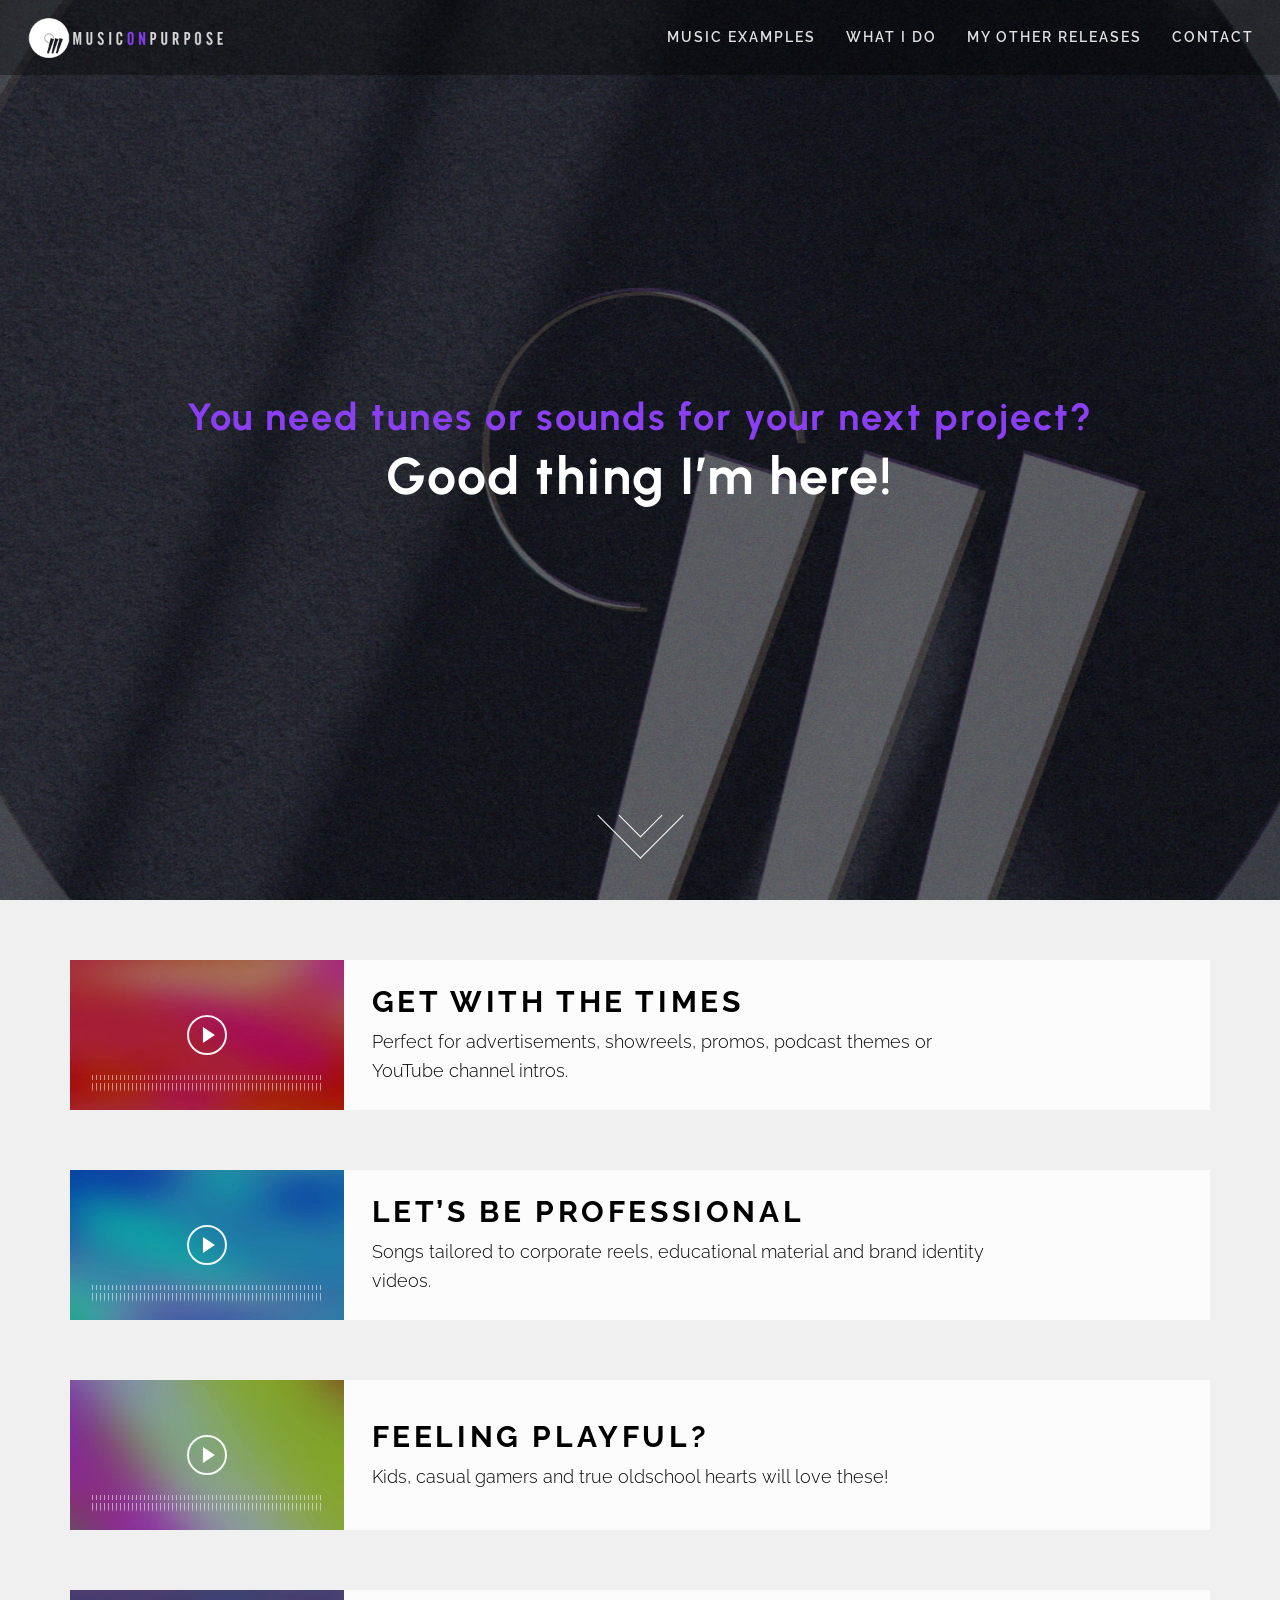
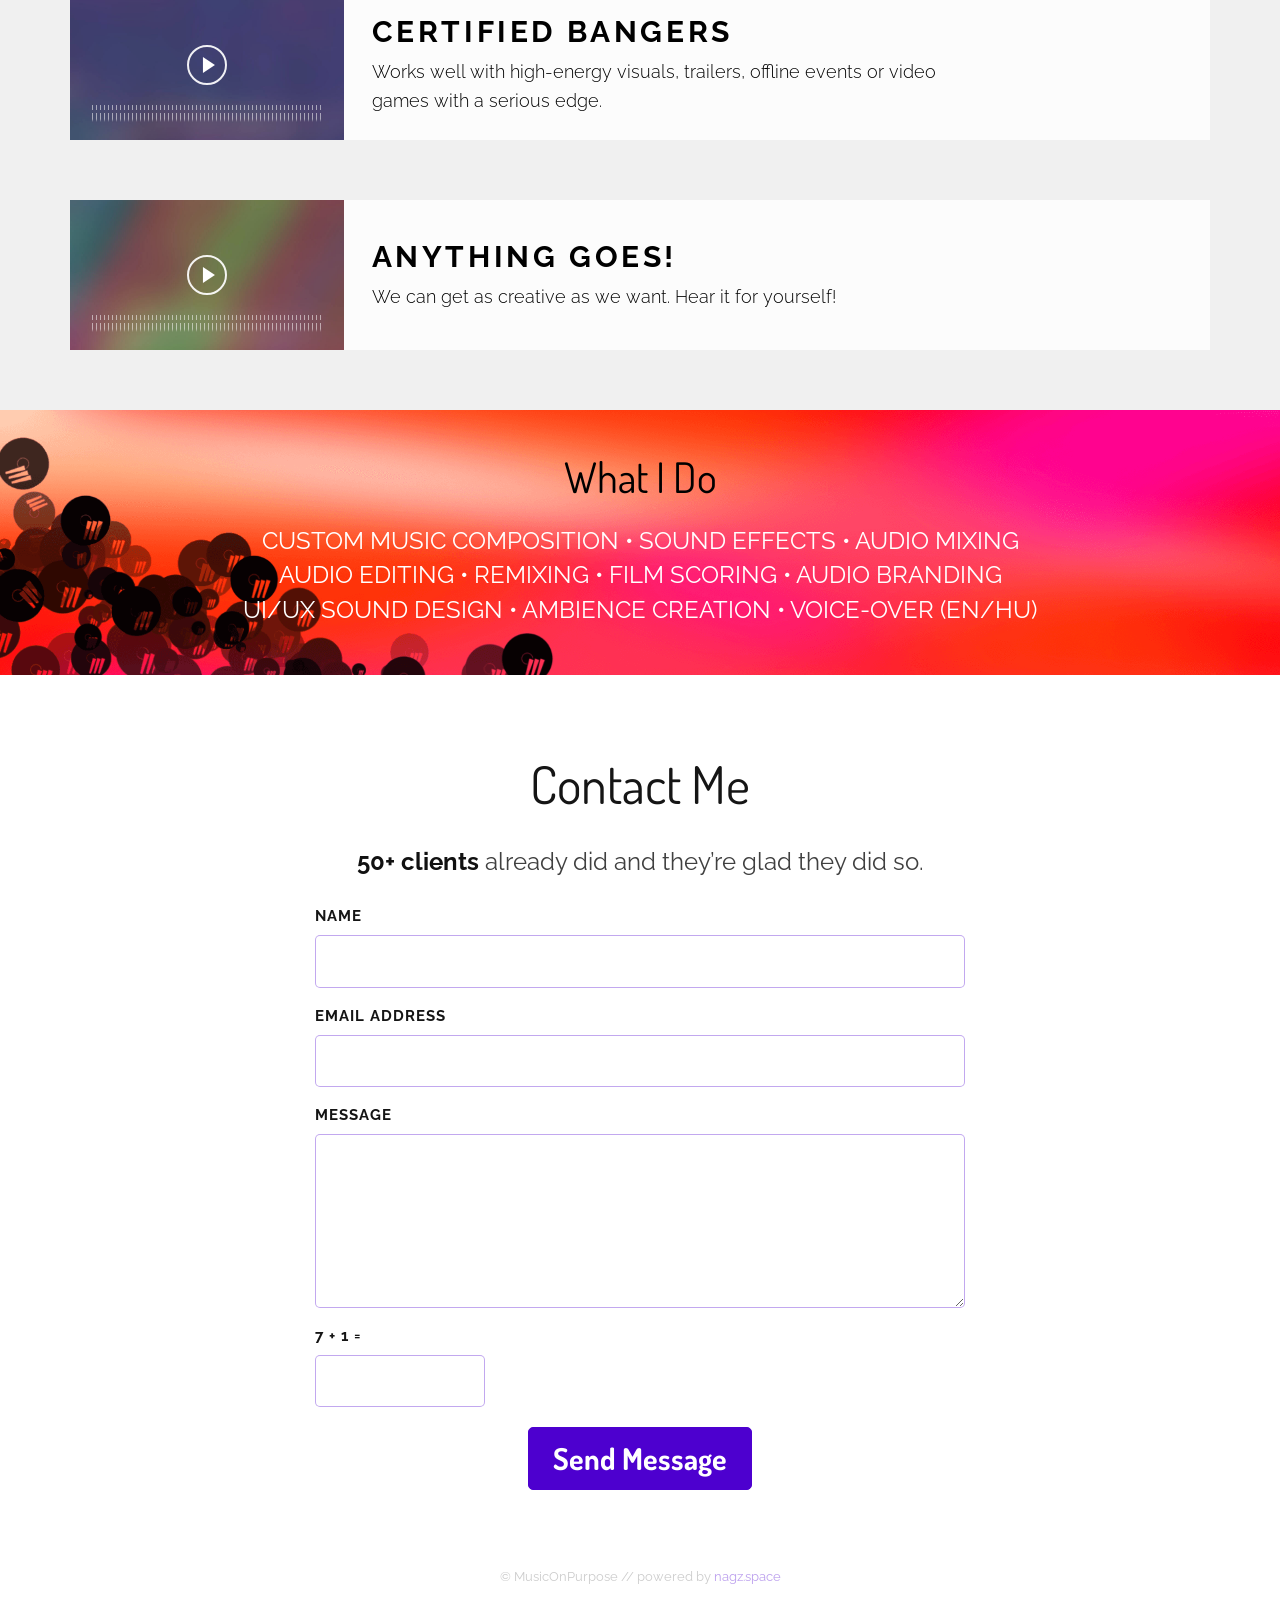
==== index.html @ 2154d914 "Update footer credit link" ====
<!doctype html>
<html lang="en">
  <head>
    <meta charset="utf-8">
    <meta name="viewport" content="width=device-width, initial-scale=1">
    <title>MusicOnPurpose - Custom music and sounds for your next project</title>
    <meta
      name="description"
      content="Custom music composition, sound effects, audio mixing, editing, remixing, scoring, audio branding and voice-over."
    >
    <link rel="icon" href="favicon.ico" sizes="any">
    <link rel="icon" type="image/png" sizes="16x16" href="img/favicon-16.png">
    <link rel="icon" type="image/png" sizes="32x32" href="img/favicon-32.png">
    <link rel="icon" type="image/png" sizes="192x192" href="img/icon-192.png">
    <link rel="apple-touch-icon" href="img/apple-touch-icon.png">
    <meta name="msapplication-TileImage" content="img/mop25col512.png">
    <link rel="preconnect" href="https://fonts.googleapis.com">
    <link rel="preconnect" href="https://fonts.gstatic.com" crossorigin>
    <link
      href="https://fonts.googleapis.com/css2?family=Dosis:wght@300;400;500;700&family=Raleway:wght@400;600;700&family=Urbanist:wght@600;700;800&display=swap"
      rel="stylesheet"
    >
    <link rel="stylesheet" href="styles.css">
  </head>
  <body>
    <header class="site-header" data-a>
      <a class="brand" href="#home" aria-label="MusicOnPurpose home">
        <img class="brand-logo brand-logo-dark" src="img/mopheads.png" alt="MusicOnPurpose">
        <img class="brand-logo brand-logo-light" src="img/mopheads-lt.png" alt="">
      </a>

      <button class="nav-toggle" type="button" aria-label="Open menu" aria-expanded="false" data-b>
        <span></span>
        <span></span>
        <span></span>
      </button>

      <nav class="main-nav" aria-label="Main navigation" data-c>
        <a href="#portfolio">Music examples</a>
        <a href="#whatido">What I Do</a>
        <a href="https://nagz.space/" target="_blank" rel="noreferrer">My Other Releases</a>
        <a href="#contact">Contact</a>
      </nav>
    </header>

    <main>
      <section class="hero" id="home" aria-label="Intro">
        <div class="hero-bg" data-d></div>
        <div class="hero-overlay"></div>
        <div class="hero-content">
          <h1>You need tunes<br class="mobile-only"> or sounds for<br class="mobile-only"> your next<br class="mobile-only"> project?</h1>
          <p>Good thing I&rsquo;m here!</p>
        </div>
        <a class="scroll-down" href="#portfolio" aria-label="Scroll to music examples"></a>
      </section>

      <section class="portfolio section" id="portfolio" aria-labelledby="portfolio-title">
        <h2 id="portfolio-title" class="visually-hidden">Music examples</h2>
        <div class="sample-list">
          <article class="sample" data-e>
            <button class="sample-art" type="button" aria-label="Play Get With The Times" data-f>
              <img src="img/play1hipmin.jpg" alt="">
              <span class="play-icon" aria-hidden="true"></span>
              <span class="art-wave" aria-hidden="true"><span data-g></span></span>
            </button>
            <div class="sample-copy">
              <h3>GET WITH THE TIMES</h3>
              <p>Perfect for advertisements, showreels, promos, podcast themes or YouTube channel intros.</p>
              <audio preload="metadata" src="mp3/mop1.mp3"></audio>
            </div>
          </article>

          <article class="sample" data-e>
            <button class="sample-art" type="button" aria-label="Play Let's Be Professional" data-f>
              <img src="img/play2corpomin.jpg" alt="">
              <span class="play-icon" aria-hidden="true"></span>
              <span class="art-wave" aria-hidden="true"><span data-g></span></span>
            </button>
            <div class="sample-copy">
              <h3>LET&rsquo;S BE PROFESSIONAL</h3>
              <p>Songs tailored to corporate reels, educational material and brand identity videos.</p>
              <audio preload="metadata" src="mp3/mop2.mp3"></audio>
            </div>
          </article>

          <article class="sample" data-e>
            <button class="sample-art" type="button" aria-label="Play Feeling Playful" data-f>
              <img src="img/play3funmin.jpg" alt="">
              <span class="play-icon" aria-hidden="true"></span>
              <span class="art-wave" aria-hidden="true"><span data-g></span></span>
            </button>
            <div class="sample-copy">
              <h3>FEELING PLAYFUL?</h3>
              <p>Kids, casual gamers and true oldschool hearts will love these!</p>
              <audio preload="metadata" src="mp3/mop3.mp3"></audio>
            </div>
          </article>

          <article class="sample" data-e>
            <button class="sample-art" type="button" aria-label="Play Certified Bangers" data-f>
              <img src="img/play4seriousmin.jpg" alt="">
              <span class="play-icon" aria-hidden="true"></span>
              <span class="art-wave" aria-hidden="true"><span data-g></span></span>
            </button>
            <div class="sample-copy">
              <h3>CERTIFIED BANGERS</h3>
              <p>Works well with high-energy visuals, trailers, offline events or video games with a serious edge.</p>
              <audio preload="metadata" src="mp3/mop4.mp3"></audio>
            </div>
          </article>

          <article class="sample" data-e>
            <button class="sample-art" type="button" aria-label="Play Anything Goes" data-f>
              <img src="img/play5anythingmin.jpg" alt="">
              <span class="play-icon" aria-hidden="true"></span>
              <span class="art-wave" aria-hidden="true"><span data-g></span></span>
            </button>
            <div class="sample-copy">
              <h3>ANYTHING GOES!</h3>
              <p>We can get as creative as we want. Hear it for yourself!</p>
              <audio preload="metadata" src="mp3/mop5.mp3"></audio>
            </div>
          </article>
        </div>
      </section>

      <section class="services section" id="whatido" aria-labelledby="whatido-title">
        <div class="section-inner">
          <h2 id="whatido-title">What I Do</h2>
          <p>
            CUSTOM MUSIC COMPOSITION &bull; SOUND EFFECTS &bull; AUDIO MIXING<br>
            AUDIO EDITING &bull; REMIXING &bull; FILM SCORING &bull; AUDIO BRANDING<br>
            UI/UX SOUND DESIGN &bull; AMBIENCE CREATION &bull; VOICE-OVER (EN/HU)
          </p>
        </div>
      </section>

      <section class="contact section" id="contact" aria-labelledby="contact-title">
        <div class="contact-inner">
          <h2 id="contact-title">Contact Me</h2>
          <p><strong>50+ clients</strong> already did and they&rsquo;re glad they did so.</p>
          <form class="contact-form" id="contact-form" action="https://api.web3forms.com/submit" method="POST" novalidate>
            <input type="hidden" name="access_key" value="71f46a86-93c3-4611-af0b-baf8e0d2073a">
            <input type="hidden" name="subject" value="New message from MusicOnPurpose">
            <input type="hidden" name="from_name" value="MusicOnPurpose">
            <input class="botcheck" type="checkbox" name="botcheck" tabindex="-1" autocomplete="off">

            <label>
              <span>Name</span>
              <input type="text" name="name" autocomplete="name" required>
            </label>

            <label>
              <span>Email address</span>
              <input type="email" name="email" autocomplete="email" required>
            </label>

            <label>
              <span>Message</span>
              <textarea name="message" rows="6" required></textarea>
            </label>

            <label class="contact-check">
              <span id="contact-check-label">Quick check</span>
              <input type="text" name="quick_check" inputmode="numeric" autocomplete="off" required>
            </label>

            <button class="contact-submit" type="submit">Send Message</button>
            <p class="form-status" role="status" aria-live="polite"></p>
          </form>
          <p class="copyright">
            &copy; MusicOnPurpose // powered by
            <a href="https://nagz.space" target="_blank" rel="noopener noreferrer">nagz.space</a>
          </p>
        </div>
      </section>
    </main>

    <a class="back-to-top" href="#home" aria-label="Back to top" data-h></a>
    <script src="script.js"></script>
  </body>
</html>
---- styles.css ----
:root {
  --purple: #4d00cf;
  --purple-bright: #8b3ff3;
  --black: #050505;
  --white: #ffffff;
  --mist: #f0f0f0;
  --text: #151515;
  --muted: #404040;
  --container: 1140px;
  color-scheme: light;
}

* {
  box-sizing: border-box;
}

html {
  scroll-behavior: smooth;
}

body {
  margin: 0;
  background: var(--white);
  color: var(--text);
  font-family: "Raleway", Arial, sans-serif;
  font-size: 18px;
  line-height: 1.6;
}

a {
  color: inherit;
  text-decoration: none;
}

img {
  display: block;
  max-width: 100%;
}

button {
  font: inherit;
}

.visually-hidden {
  position: absolute;
  width: 1px;
  height: 1px;
  padding: 0;
  margin: -1px;
  overflow: hidden;
  clip: rect(0, 0, 0, 0);
  white-space: nowrap;
  border: 0;
}

.mobile-only {
  display: none;
}

.site-header {
  position: fixed;
  z-index: 50;
  top: 0;
  left: 0;
  right: 0;
  height: 75px;
  display: flex;
  align-items: center;
  justify-content: space-between;
  padding: 0 2%;
  color: var(--white);
  background: rgba(0, 0, 0, 0.35);
  transition: height 180ms ease, background 180ms ease, box-shadow 180ms ease;
}

.site-header.is-scrolled,
.site-header.is-open {
  height: 55px;
  background: rgba(255, 255, 255, 0.97);
  color: #202020;
  box-shadow: 0 1px 10px rgba(0, 0, 0, 0.08);
}

.brand {
  position: relative;
  display: inline-flex;
  align-items: center;
  width: 200px;
  height: 44px;
}

.brand-logo {
  position: absolute;
  inset: 0 auto auto 0;
  width: 200px;
  height: 44px;
  object-fit: contain;
  object-position: left center;
  transition: opacity 160ms ease, transform 180ms ease;
}

.brand-logo-light {
  opacity: 0;
}

.site-header.is-scrolled .brand-logo-dark,
.site-header.is-open .brand-logo-dark {
  opacity: 0;
}

.site-header.is-scrolled .brand-logo-light,
.site-header.is-open .brand-logo-light {
  opacity: 1;
}

.site-header.is-scrolled .brand-logo,
.site-header.is-open .brand-logo {
  transform: translateY(-2px);
}

.main-nav {
  display: flex;
  align-items: center;
  gap: 30px;
  font-family: "Raleway", Arial, sans-serif;
  font-size: 14px;
  font-weight: 600;
  letter-spacing: 2px;
  text-transform: uppercase;
}

.main-nav a {
  position: relative;
  padding: 26px 0;
  opacity: 0.88;
  transition: color 160ms ease, opacity 160ms ease;
}

.main-nav a::after {
  content: "";
  position: absolute;
  left: 0;
  right: 0;
  bottom: 20px;
  height: 1px;
  background: currentColor;
  transform: scaleX(0);
  transform-origin: center;
  transition: transform 160ms ease;
}

.main-nav a:hover,
.main-nav a:focus-visible {
  color: var(--purple-bright);
  opacity: 1;
}

.main-nav a:hover::after,
.main-nav a:focus-visible::after {
  transform: scaleX(1);
}

.nav-toggle {
  display: none;
  width: 42px;
  height: 42px;
  padding: 0;
  border: 0;
  background: transparent;
  color: inherit;
  cursor: pointer;
}

.nav-toggle span {
  display: block;
  width: 22px;
  height: 2px;
  margin: 5px auto;
  background: currentColor;
  transition: transform 180ms ease, opacity 180ms ease;
}

.site-header.is-open .nav-toggle span:nth-child(1) {
  transform: translateY(7px) rotate(45deg);
}

.site-header.is-open .nav-toggle span:nth-child(2) {
  opacity: 0;
}

.site-header.is-open .nav-toggle span:nth-child(3) {
  transform: translateY(-7px) rotate(-45deg);
}

.hero {
  position: relative;
  min-height: 100vh;
  display: grid;
  place-items: center;
  overflow: hidden;
  background: #111;
  color: var(--white);
}

.hero-bg {
  position: absolute;
  inset: -40vh 0;
  background: url("img/mop252upminmin.jpg") center center / cover no-repeat;
  will-change: transform;
}

.hero-overlay {
  position: absolute;
  inset: 0;
  background: rgba(0, 0, 0, 0.5);
}

.hero-content {
  position: relative;
  z-index: 1;
  width: min(1040px, calc(100% - 32px));
  text-align: center;
}

.hero h1,
.hero p {
  margin: 0;
  font-family: "Urbanist", "Raleway", Arial, sans-serif;
  font-weight: 700;
  letter-spacing: 2px;
}

.hero h1 {
  color: var(--purple-bright);
  font-size: 38px;
  line-height: 1.18;
}

.hero p {
  margin-top: 8px;
  font-size: 52px;
  line-height: 1.1;
}

.scroll-down {
  position: absolute;
  z-index: 2;
  left: 50%;
  bottom: 34px;
  width: 100px;
  height: 50px;
  transform: translateX(-50%);
  opacity: 1;
  transition: opacity 180ms ease, visibility 180ms ease;
}

.scroll-down.is-hidden {
  opacity: 0;
  visibility: hidden;
  pointer-events: none;
}

.scroll-down::before,
.scroll-down::after {
  content: "";
  position: absolute;
  left: 0;
  right: 0;
  display: block;
  margin: auto;
  border-right: 1px solid var(--white);
  border-bottom: 1px solid var(--white);
  transform: rotate(45deg);
}

.scroll-down::before {
  bottom: 20px;
  width: 60px;
  height: 60px;
}

.scroll-down::after {
  bottom: 35px;
  width: 30px;
  height: 30px;
  animation: sc-down-a 0.3s infinite alternate;
}

.back-to-top {
  position: fixed;
  z-index: 60;
  right: 20px;
  bottom: 20px;
  width: 46px;
  height: 46px;
  opacity: 0;
  pointer-events: none;
  transition: opacity 180ms ease;
}

.back-to-top.is-visible {
  opacity: 1;
  pointer-events: auto;
}

.back-to-top::before {
  content: "";
  position: absolute;
  left: 13px;
  top: 17px;
  width: 20px;
  height: 20px;
  border-top: 7px solid rgba(0, 0, 0, 0.23);
  border-left: 7px solid rgba(0, 0, 0, 0.23);
  border-radius: 4px 0 0 0;
  transform: rotate(45deg);
}

.back-to-top::after {
  content: none;
}

.section {
  padding: 60px 0;
}

.portfolio {
  background-color: var(--mist);
  background-image: url("img/3funpngmin.png");
  background-position: center top;
  background-size: cover;
  background-repeat: no-repeat;
  background-attachment: fixed;
}

.sample-list {
  width: min(var(--container), calc(100% - 32px));
  margin: 0 auto;
}

.sample {
  display: grid;
  grid-template-columns: 24% 1fr;
  align-items: stretch;
  margin-top: 60px;
  height: 150px;
}

.sample:first-child {
  margin-top: 0;
}

.sample-art {
  position: relative;
  height: 150px;
  padding: 0;
  border: 0;
  background: #222;
  cursor: pointer;
  overflow: hidden;
}

.sample-art img {
  width: 100%;
  height: 100%;
  object-fit: cover;
}

.sample-art::after {
  content: "";
  position: absolute;
  inset: 0;
  background: rgba(0, 0, 0, 0.08);
  transition: background 160ms ease;
}

.sample-art:hover::after,
.sample-art:focus-visible::after,
.sample.is-playing .sample-art::after {
  background: rgba(77, 0, 207, 0.24);
}

.play-icon {
  position: absolute;
  z-index: 1;
  top: 50%;
  left: 50%;
  width: 40px;
  height: 40px;
  transform: translate(-50%, -50%);
  border: 2px solid rgba(255, 255, 255, 0.92);
  border-radius: 50%;
}

.play-icon::before {
  content: "";
  position: absolute;
  top: 50%;
  left: 52%;
  width: 0;
  height: 0;
  transform: translate(-42%, -50%);
  border-top: 8px solid transparent;
  border-bottom: 8px solid transparent;
  border-left: 12px solid var(--white);
}

.art-wave {
  position: absolute;
  z-index: 1;
  left: 22px;
  right: 22px;
  bottom: 18px;
  height: 20px;
  overflow: hidden;
  opacity: 0.9;
  background:
    repeating-linear-gradient(
      to right,
      rgba(255, 255, 255, 0.58) 0 1px,
      transparent 1px 4px
    );
  -webkit-mask-image: linear-gradient(
    to top,
    transparent 0,
    #000 3px,
    #000 9px,
    transparent 9px,
    transparent 12px,
    #000 12px,
    #000 17px,
    transparent 17px
  );
  mask-image: linear-gradient(
    to top,
    transparent 0,
    #000 3px,
    #000 9px,
    transparent 9px,
    transparent 12px,
    #000 12px,
    #000 17px,
    transparent 17px
  );
}

.art-wave span {
  display: block;
  width: 0%;
  height: 100%;
  background:
    repeating-linear-gradient(
      to right,
      rgba(116, 1, 223, 0.95) 0 1px,
      transparent 1px 4px
    );
}

.sample.is-playing .play-icon::before {
  left: 50%;
  width: 12px;
  height: 16px;
  border: 0;
  transform: translate(-50%, -50%);
  background:
    linear-gradient(to right, var(--white) 0 4px, transparent 4px 8px, var(--white) 8px 12px);
}

.sample-copy {
  position: relative;
  display: flex;
  flex-direction: column;
  justify-content: center;
  height: 150px;
  padding: 24px 28px;
  isolation: isolate;
}

.sample-copy::before {
  content: "";
  position: absolute;
  inset: 0;
  z-index: -1;
  background: rgba(255, 255, 255, 0.8);
  mix-blend-mode: screen;
}

.sample h3 {
  margin: 0;
  color: #000;
  font-family: "Raleway", Arial, sans-serif;
  font-size: 30px;
  font-weight: 700;
  letter-spacing: 3.6px;
  line-height: 1.2;
}

.sample p {
  max-width: 620px;
  margin: 8px 0 0;
  color: #000;
  font-size: 18px;
  font-weight: 300;
  line-height: 1.6;
}

.services {
  background-color: var(--white);
  background-image: url("img/1hipmodpngmin.png");
  background-position: center top;
  background-size: cover;
  color: var(--white);
  text-align: center;
}

.services.section {
  padding: 42px 0 48px;
}

.section-inner {
  width: min(var(--container), calc(100% - 32px));
  margin: 0 auto;
}

.services h2,
.contact h2 {
  margin: 0 0 20px;
  font-family: "Dosis", Arial, sans-serif;
  font-size: 42px;
  font-weight: 400;
  line-height: 1.2;
}

.services h2 {
  color: #000;
  margin-bottom: 22px;
}

.services p {
  margin: 0 auto;
  max-width: 1080px;
  font-family: "Raleway", Arial, sans-serif;
  font-size: 24px;
  font-weight: 400;
  letter-spacing: 0;
  line-height: 1.42;
}

.contact {
  background: var(--white);
  text-align: center;
}

.contact.section {
  padding: 78px 0 64px;
}

.contact-inner {
  width: min(650px, calc(100% - 32px));
  margin: 0 auto;
}

.contact p {
  margin: 0 0 24px;
  color: var(--muted);
  font-size: 24px;
  line-height: 1.55;
}

.contact h2 {
  margin-bottom: 28px;
  font-size: 52px;
}

.contact p strong {
  color: #111;
}

.contact-form {
  display: grid;
  gap: 16px;
  margin: 8px auto 0;
  text-align: left;
}

.contact-form label {
  display: grid;
  gap: 7px;
  color: #151515;
  font-size: 15px;
  font-weight: 700;
  letter-spacing: 1px;
  text-transform: uppercase;
}

.contact-form input,
.contact-form textarea {
  width: 100%;
  border: 1px solid rgba(77, 0, 207, 0.34);
  border-radius: 5px;
  padding: 13px 14px;
  color: #111;
  background: #fff;
  font: 400 18px/1.35 "Raleway", Arial, sans-serif;
  outline: none;
  transition: border-color 160ms ease, box-shadow 160ms ease;
}

.contact-form textarea {
  min-height: 150px;
  resize: vertical;
}

.contact-form input:focus,
.contact-form textarea:focus {
  border-color: var(--purple);
  box-shadow: 0 0 0 3px rgba(77, 0, 207, 0.12);
}

.contact-check {
  max-width: 170px;
}

.contact-submit {
  justify-self: center;
  min-width: 210px;
  margin-top: 4px;
  padding: 14px 24px;
  border: 1px solid var(--purple);
  border-radius: 5px;
  color: var(--white);
  background: var(--purple);
  font-family: "Dosis", Arial, sans-serif;
  font-size: 30px;
  font-weight: 700;
  line-height: 1.1;
  cursor: pointer;
  transition: background 160ms ease, color 160ms ease, opacity 160ms ease;
}

.contact-submit:hover,
.contact-submit:focus-visible {
  color: var(--purple);
  background: var(--white);
}

.contact-submit:disabled {
  cursor: wait;
  opacity: 0.6;
}

.botcheck {
  position: absolute;
  left: -9999px;
  opacity: 0;
}

.form-status {
  min-height: 25px;
  margin: 0 !important;
  text-align: center;
  font-size: 17px !important;
  font-weight: 700;
}

.form-status.is-success {
  color: #167a35 !important;
}

.form-status.is-error {
  color: #b00020 !important;
}

.email-fallback {
  margin: 18px 0 0 !important;
  color: #777 !important;
  font-size: 16px !important;
}

.email-fallback a {
  color: var(--purple);
  font-weight: 700;
}

.email-fallback a:hover,
.email-fallback a:focus-visible {
  text-decoration: underline;
}

.copyright {
  margin-top: 36px !important;
  color: #ccc !important;
  font-size: 13px !important;
}

.copyright a {
  color: rgba(77, 0, 207, 0.38);
  text-decoration-color: rgba(77, 0, 207, 0.18);
  text-decoration-thickness: 1px;
  text-underline-offset: 3px;
  transition: color 160ms ease, text-decoration-color 160ms ease;
}

.copyright a:hover,
.copyright a:focus-visible {
  color: rgba(77, 0, 207, 0.82);
  text-decoration-color: rgba(77, 0, 207, 0.58);
}

@keyframes sc-down-a {
  0% {
    transform: translateY(0) rotate(45deg);
  }

  100% {
    transform: translateY(2px) rotate(45deg);
  }
}

@media (max-width: 1024px) {
  .hero h1,
  .hero p {
    font-size: 56px;
  }

  .portfolio {
    background-attachment: scroll;
  }

  .sample {
    grid-template-columns: 1fr;
    height: auto;
  }

  .sample-art {
    min-height: 300px;
    height: 300px;
  }
}

@media (max-width: 767px) {
  .site-header {
    height: 64px;
    padding: 0 16px;
  }

  .brand,
  .brand-logo {
    width: 175px;
    height: 39px;
  }

  .nav-toggle {
    display: block;
  }

  .main-nav {
    position: absolute;
    top: 100%;
    left: 0;
    right: 0;
    display: grid;
    gap: 0;
    padding: 8px 16px 18px;
    color: #202020;
    background: rgba(255, 255, 255, 0.97);
    box-shadow: 0 10px 18px rgba(0, 0, 0, 0.08);
    transform: translateY(-10px);
    opacity: 0;
    visibility: hidden;
    transition: transform 180ms ease, opacity 180ms ease, visibility 180ms ease;
  }

  .site-header.is-open .main-nav {
    transform: translateY(0);
    opacity: 1;
    visibility: visible;
  }

  .main-nav a {
    padding: 12px 0;
  }

  .main-nav a::after {
    bottom: 8px;
    right: auto;
    width: 80px;
  }

  .hero h1,
  .hero p {
    max-width: 340px;
    margin-left: auto;
    margin-right: auto;
    font-size: 40px;
  }

  .mobile-only {
    display: block;
  }

  .sample {
    margin-top: 34px;
  }

  .sample-art,
  .sample-art img {
    min-height: 0;
    height: 300px;
  }

  .sample-copy {
    height: auto;
    min-height: 155px;
    padding: 24px 20px 34px;
  }

  .sample h3 {
    font-size: 26px;
    letter-spacing: 2.4px;
  }

  .art-wave {
    left: 28px;
    right: 28px;
    bottom: 24px;
  }

  .services {
    background-position: 72% top;
    background-size: auto 720px;
  }

  .services p {
    max-width: 340px;
    font-size: 21px;
    line-height: 1.35;
    text-shadow: 0 1px 4px rgba(190, 0, 70, 0.75);
  }

  .contact.section {
    padding: 68px 0 54px;
  }

  .contact h2 {
    font-size: 44px;
    margin-bottom: 24px;
  }

  .contact p {
    font-size: 22px;
    margin-bottom: 22px;
  }

  .contact-form {
    gap: 14px;
  }

  .contact-submit {
    width: 100%;
    font-size: 28px;
  }
}

@media (max-width: 480px) {
  .hero h1,
  .hero p {
    max-width: 320px;
    font-size: 36px;
  }

  .contact-form input,
  .contact-form textarea {
    font-size: 16px;
  }

  .contact-submit {
    font-size: 25px;
  }
}
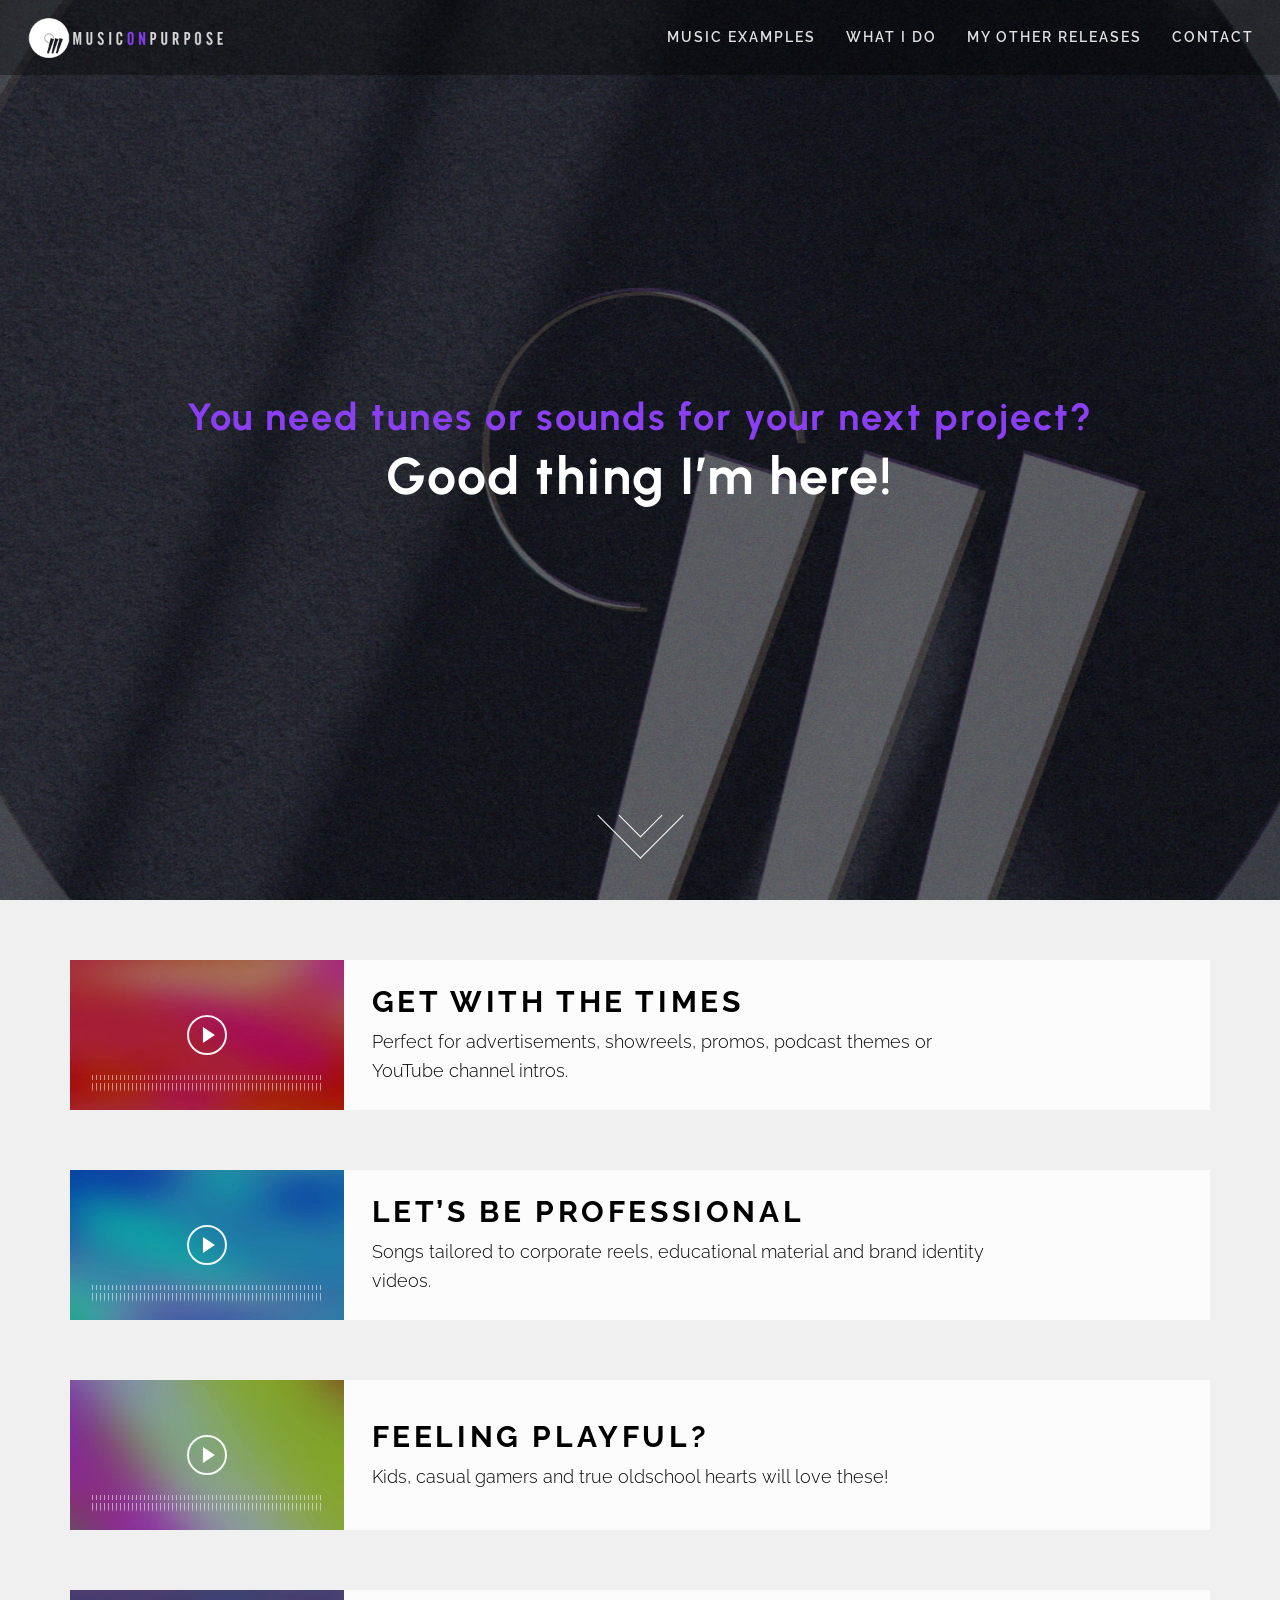
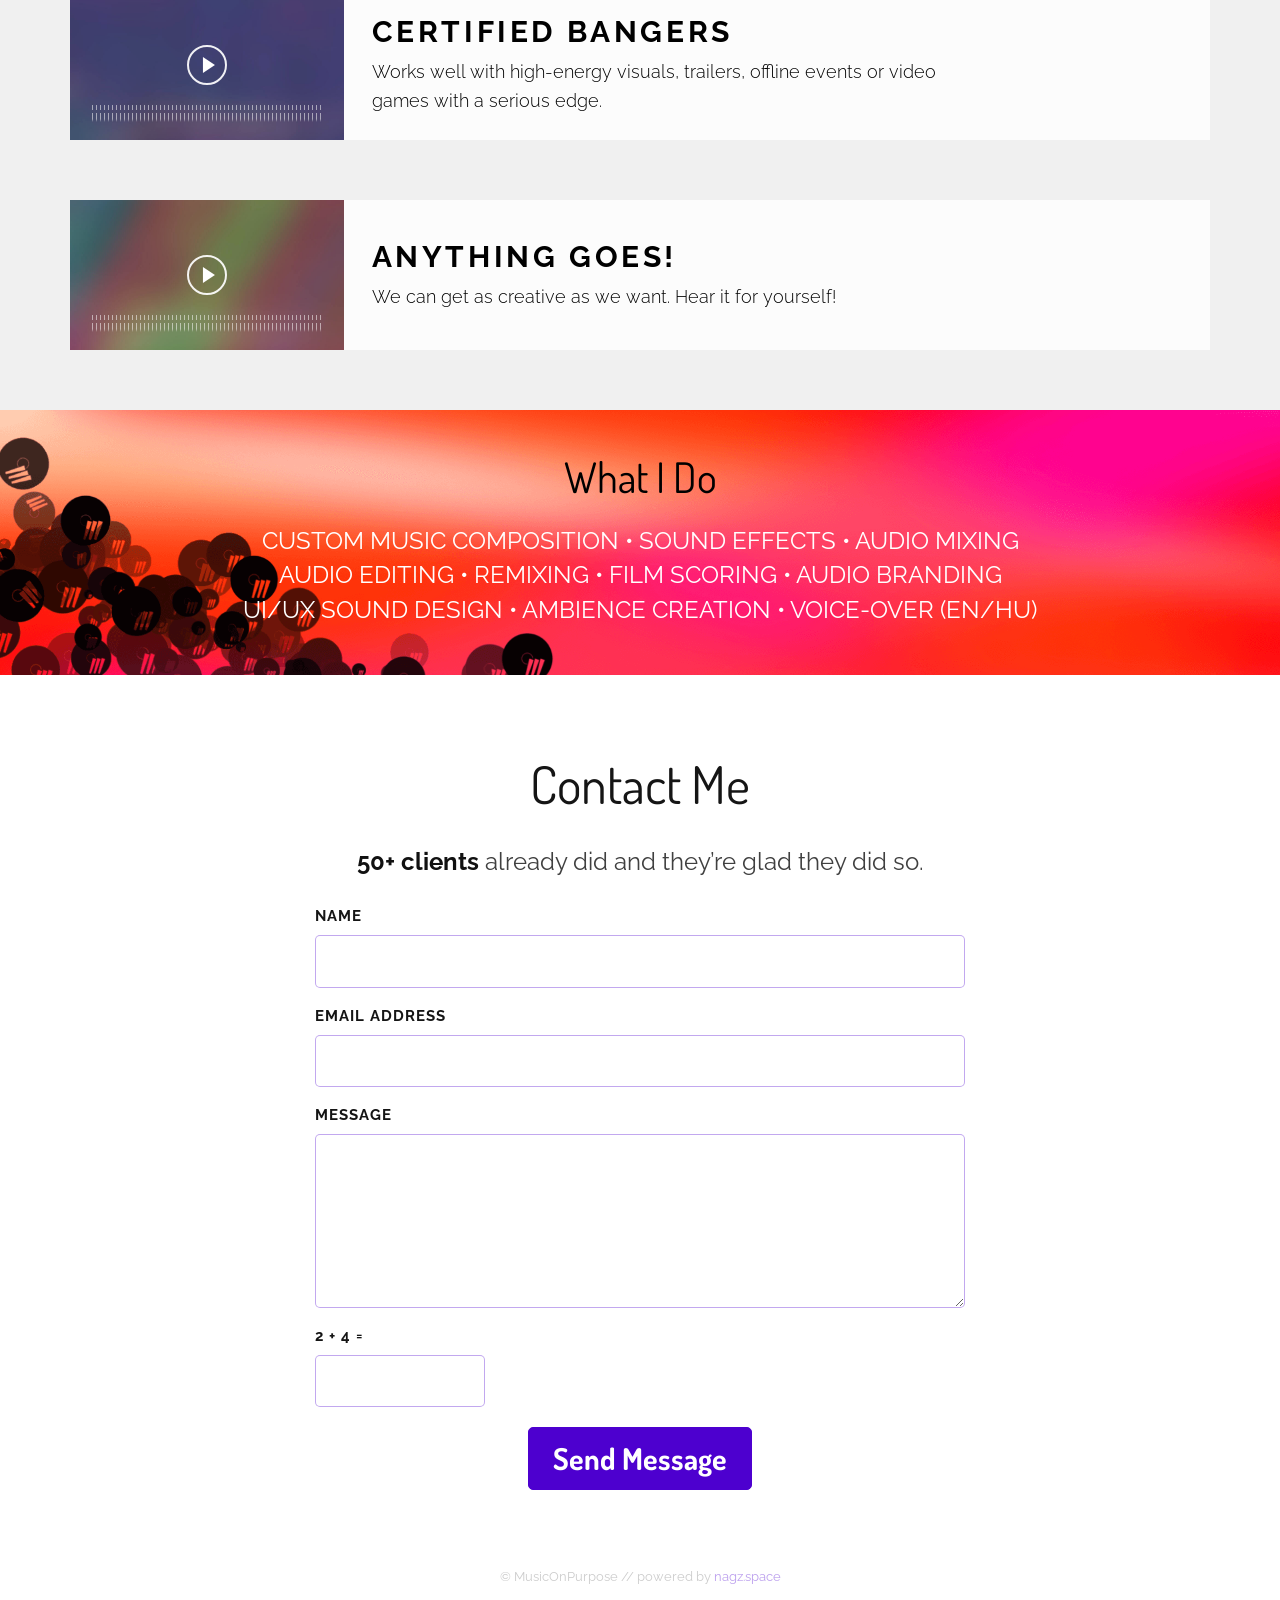
==== commit 4a46b11b: "nagz page link fix" ====
--- a/index.html
+++ b/index.html
@@ -38,7 +38,7 @@
       <nav class="main-nav" aria-label="Main navigation" data-c>
         <a href="#portfolio">Music examples</a>
         <a href="#whatido">What I Do</a>
-        <a href="https://nagz.space/" target="_blank" rel="noreferrer">My Other Releases</a>
+        <a href="https://music.nagz.space/" target="_blank" rel="noreferrer">My Other Releases</a>
         <a href="#contact">Contact</a>
       </nav>
     </header>
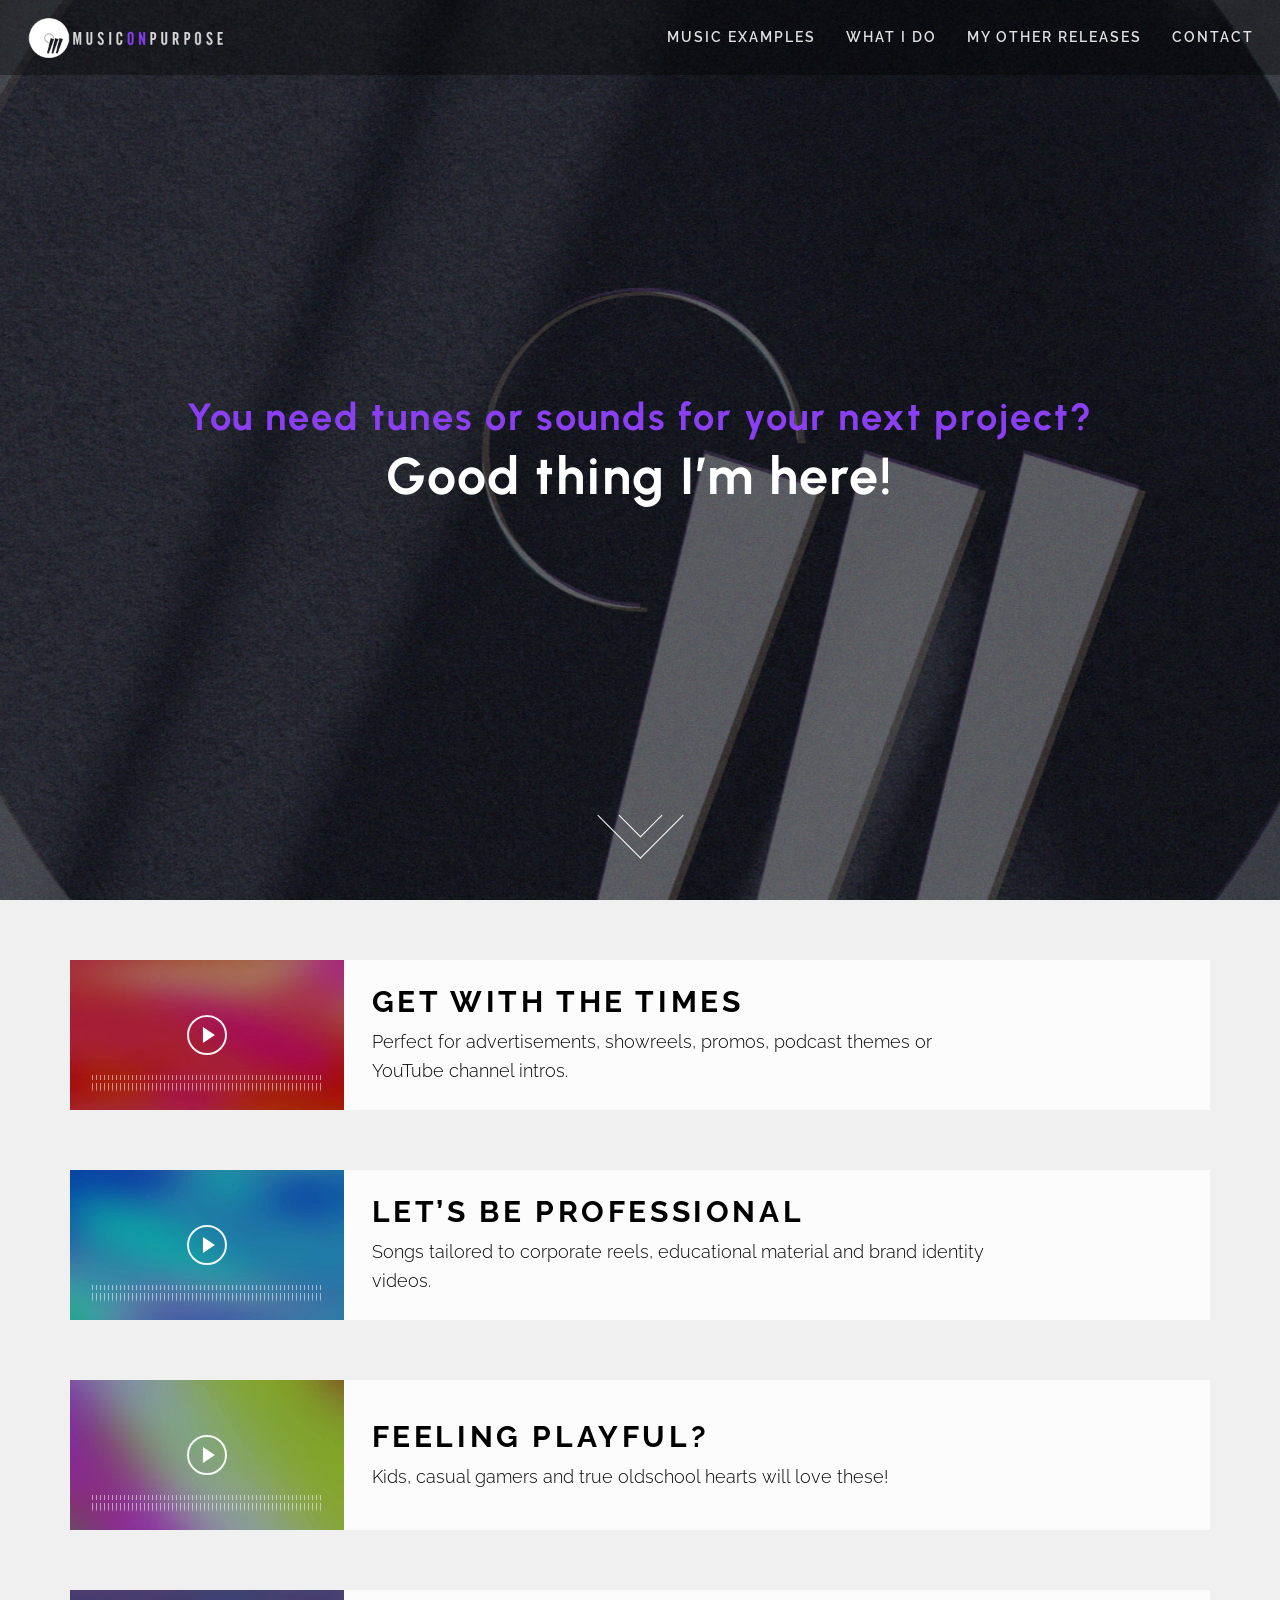
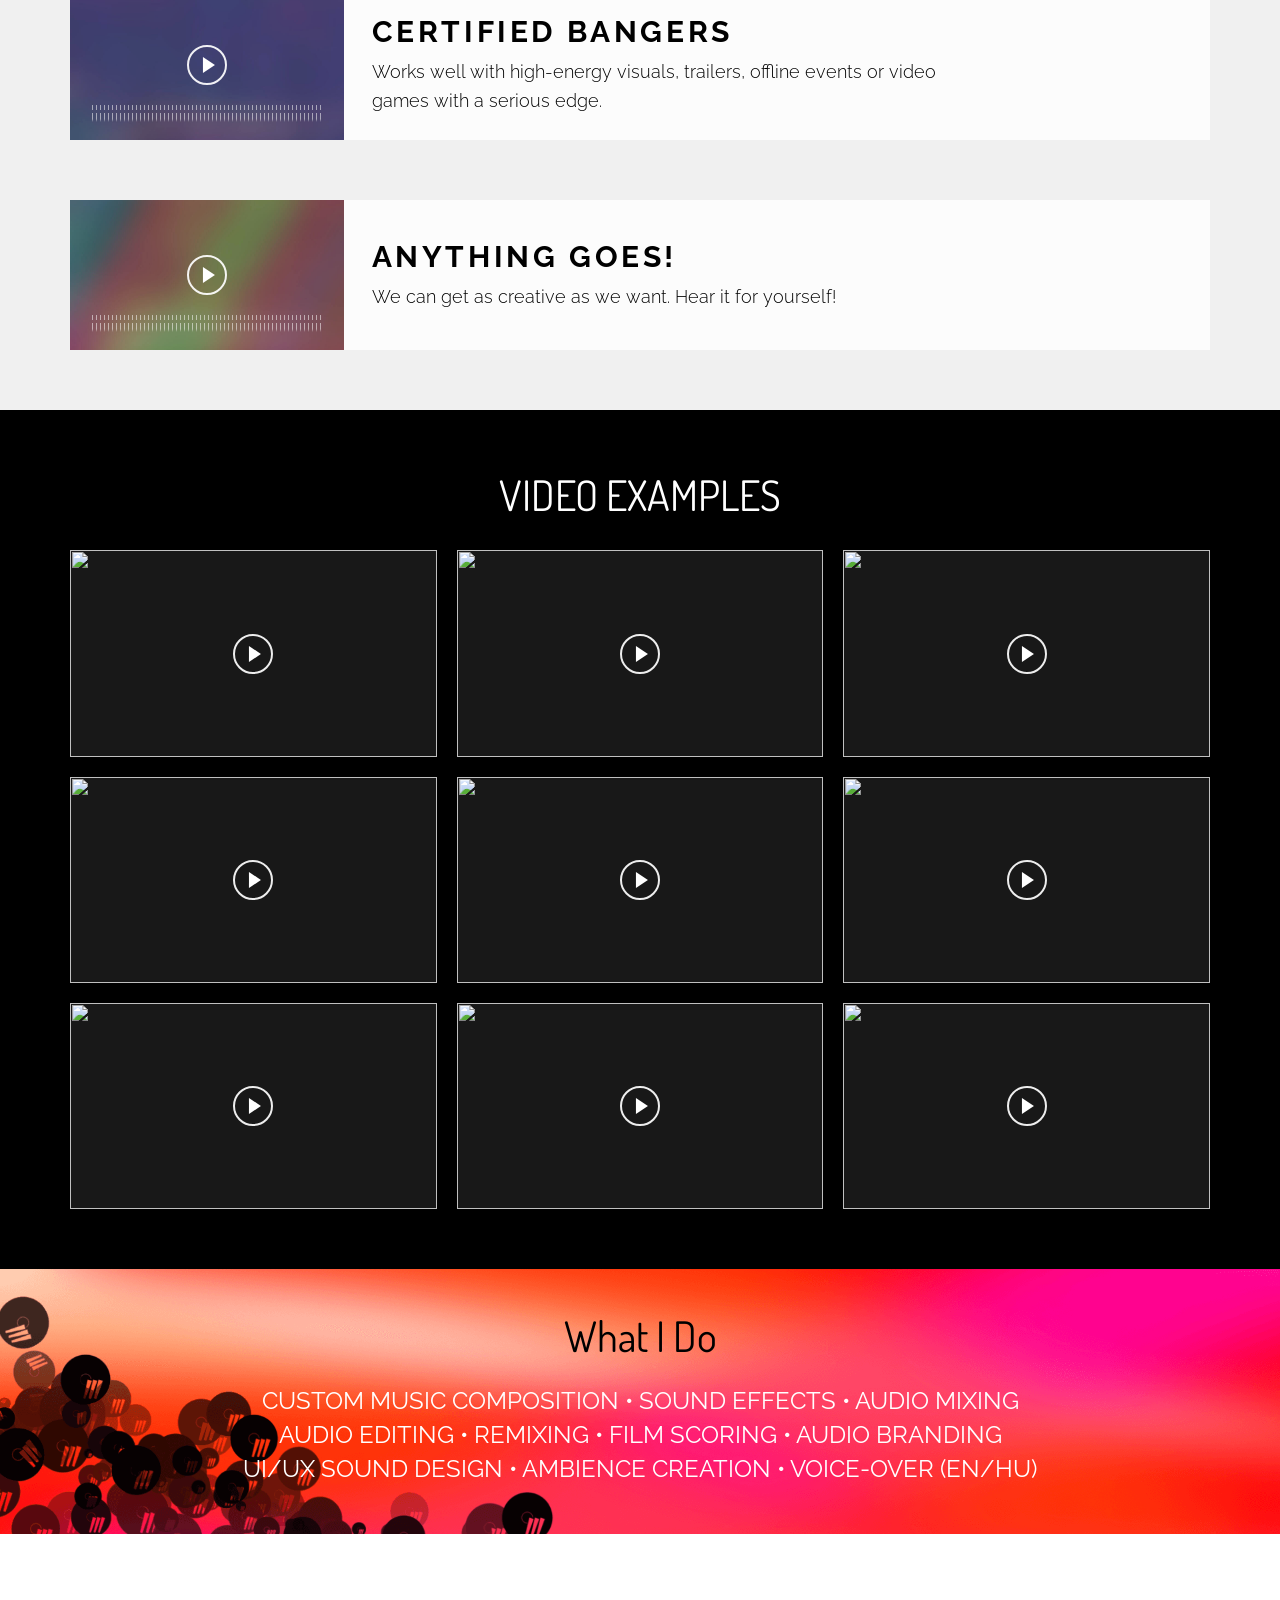
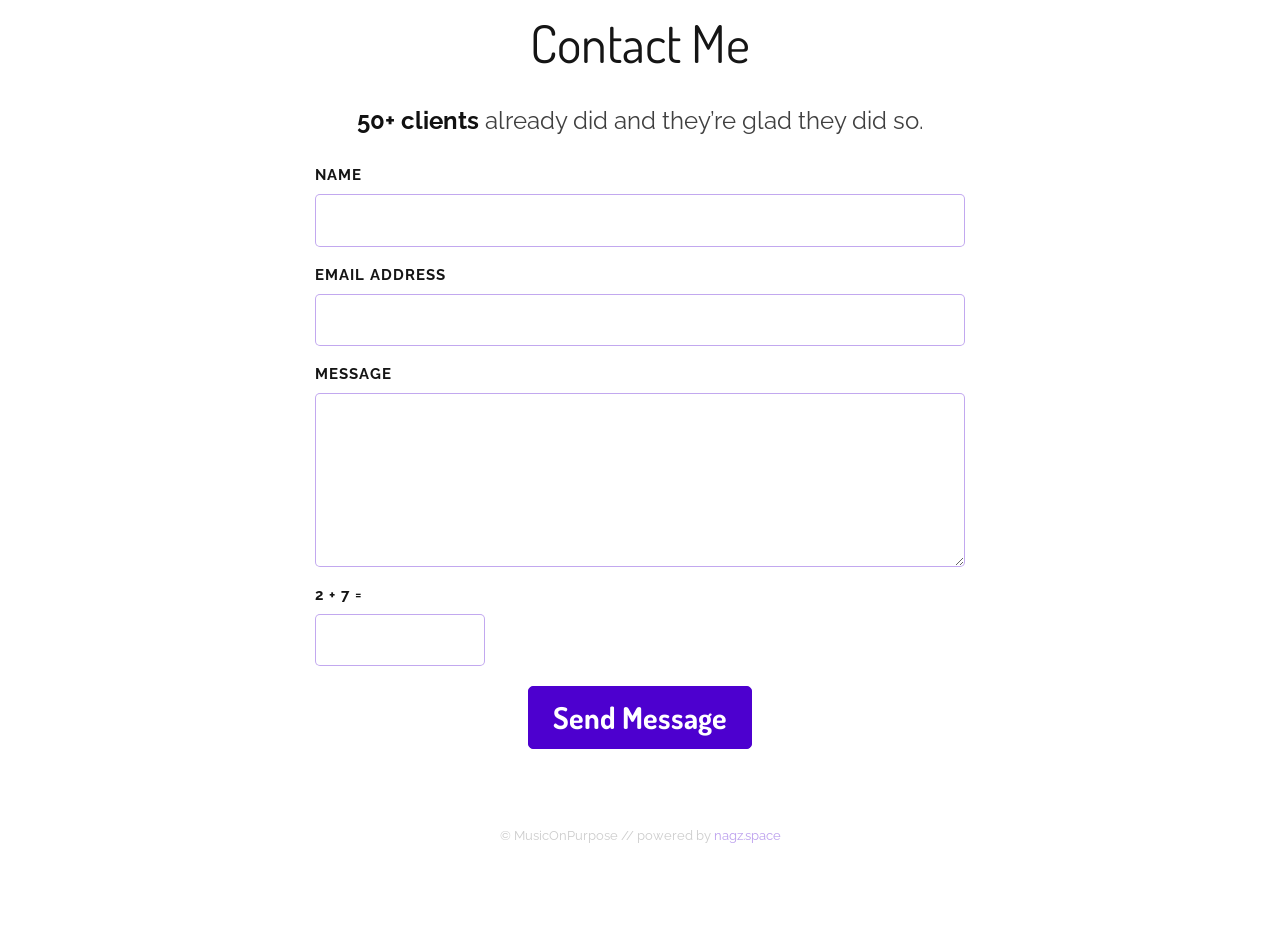
==== commit c1558c08: "videos + cleanup" ====
--- a/index.html
+++ b/index.html
@@ -124,6 +124,48 @@
         </div>
       </section>
 
+      <section class="video-examples section" id="videos" aria-labelledby="videos-title">
+        <h2 id="videos-title">VIDEO EXAMPLES</h2>
+        <div class="video-grid">
+          <button class="video-thumbnail" type="button" data-video-id="850hUjySf1s" data-video-title="Music Television Reel by Animatiqua" aria-label="Open Music Television Reel by Animatiqua">
+            <img src="https://i.ytimg.com/vi/850hUjySf1s/hqdefault.jpg" alt="" loading="lazy" width="480" height="360">
+            <span class="play-icon" aria-hidden="true"></span>
+          </button>
+          <button class="video-thumbnail" type="button" data-video-id="yF2H-IaqR_g" data-video-title="Big Cat Entertainment Web Intro" aria-label="Open Big Cat Entertainment Web Intro">
+            <img src="https://i.ytimg.com/vi/yF2H-IaqR_g/hqdefault.jpg" alt="" loading="lazy" width="480" height="360">
+            <span class="play-icon" aria-hidden="true"></span>
+          </button>
+          <button class="video-thumbnail" type="button" data-video-id="il6uMLclFKU" data-video-title="Earn2Trade commercial videos 2017" aria-label="Open Earn2Trade commercial videos 2017">
+            <img src="https://i.ytimg.com/vi/il6uMLclFKU/hqdefault.jpg" alt="" loading="lazy" width="480" height="360">
+            <span class="play-icon" aria-hidden="true"></span>
+          </button>
+          <button class="video-thumbnail" type="button" data-video-id="ewEMBMtX_t8" data-video-title="TimeTrap Exit Game 2014" aria-label="Open TimeTrap Exit Game 2014">
+            <img src="https://i.ytimg.com/vi/ewEMBMtX_t8/hqdefault.jpg" alt="" loading="lazy" width="480" height="360">
+            <span class="play-icon" aria-hidden="true"></span>
+          </button>
+          <button class="video-thumbnail" type="button" data-video-id="2PnFVxc3zNI" data-video-title="Told You So" aria-label="Open Told You So">
+            <img src="https://i.ytimg.com/vi/2PnFVxc3zNI/hqdefault.jpg" alt="" loading="lazy" width="480" height="360">
+            <span class="play-icon" aria-hidden="true"></span>
+          </button>
+          <button class="video-thumbnail" type="button" data-video-id="G4_Glej6vYY" data-video-title="Xxxxxxxxxx" aria-label="Open Xxxxxxxxxx">
+            <img src="https://i.ytimg.com/vi/G4_Glej6vYY/hqdefault.jpg" alt="" loading="lazy" width="480" height="360">
+            <span class="play-icon" aria-hidden="true"></span>
+          </button>
+          <button class="video-thumbnail" type="button" data-video-id="u3oSHbbTevA" data-video-title="GOOD LP teaser" aria-label="Open GOOD LP teaser">
+            <img src="https://i.ytimg.com/vi/u3oSHbbTevA/hqdefault.jpg" alt="" loading="lazy" width="480" height="360">
+            <span class="play-icon" aria-hidden="true"></span>
+          </button>
+          <button class="video-thumbnail" type="button" data-video-id="BQ8S236BGrY" data-video-title="Global Village, Dubai - Projection mapping by Full Screen Studio, first &amp; last tune by me" aria-label="Open Global Village, Dubai - Projection mapping by Full Screen Studio, first &amp; last tune by me">
+            <img src="https://i.ytimg.com/vi/BQ8S236BGrY/hqdefault.jpg" alt="" loading="lazy" width="480" height="360">
+            <span class="play-icon" aria-hidden="true"></span>
+          </button>
+          <button class="video-thumbnail" type="button" data-video-id="nn3NpHahilY" data-video-title="The Adjective - Volna" aria-label="Open The Adjective - Volna">
+            <img src="https://i.ytimg.com/vi/nn3NpHahilY/hqdefault.jpg" alt="" loading="lazy" width="480" height="360">
+            <span class="play-icon" aria-hidden="true"></span>
+          </button>
+        </div>
+      </section>
+
       <section class="services section" id="whatido" aria-labelledby="whatido-title">
         <div class="section-inner">
           <h2 id="whatido-title">What I Do</h2>
@@ -176,6 +218,14 @@
       </section>
     </main>
 
+    <dialog class="video-dialog" aria-labelledby="video-dialog-title">
+      <div class="video-dialog-header">
+        <h2 id="video-dialog-title"></h2>
+        <button class="video-dialog-close" type="button" aria-label="Close video" autofocus>&times;</button>
+      </div>
+      <div class="video-dialog-player"></div>
+    </dialog>
+
     <a class="back-to-top" href="#home" aria-label="Back to top" data-h></a>
     <script src="script.js"></script>
   </body>
--- a/styles.css
+++ b/styles.css
@@ -504,6 +504,124 @@
   line-height: 1.6;
 }
 
+.video-examples {
+  background: #000;
+  color: var(--white);
+  text-align: center;
+}
+
+.video-examples h2 {
+  margin: 0 0 30px;
+  font-family: "Dosis", Arial, sans-serif;
+  font-size: 42px;
+  font-weight: 400;
+  line-height: 1.2;
+}
+
+.video-grid {
+  display: grid;
+  grid-template-columns: repeat(3, minmax(0, 1fr));
+  gap: 20px;
+  width: min(var(--container), calc(100% - 32px));
+  margin: 0 auto;
+}
+
+.video-thumbnail {
+  position: relative;
+  aspect-ratio: 16 / 9;
+  padding: 0;
+  border: 0;
+  background: #181818;
+  cursor: pointer;
+  transition: opacity 160ms ease;
+}
+
+.video-thumbnail img {
+  width: 100%;
+  height: 100%;
+  object-fit: cover;
+}
+
+.video-thumbnail:hover {
+  opacity: 0.8;
+}
+
+.video-thumbnail:focus-visible,
+.video-dialog-close:focus-visible {
+  outline: 2px solid var(--purple-bright);
+  outline-offset: 4px;
+}
+
+body.video-modal-open {
+  overflow: hidden;
+}
+
+.video-dialog {
+  width: min(1000px, calc(100% - 32px), calc((100dvh - 160px) * 16 / 9));
+  max-width: none;
+  max-height: calc(100dvh - 32px);
+  padding: 0;
+  border: 0;
+  background: #000;
+  color: var(--white);
+}
+
+.video-dialog::backdrop {
+  background: rgba(0, 0, 0, 0.85);
+}
+
+.video-dialog-header {
+  display: flex;
+  align-items: flex-start;
+  gap: 16px;
+  padding: 16px;
+}
+
+.video-dialog-header h2 {
+  flex: 1;
+  margin: 0;
+  font-size: 18px;
+  font-weight: 600;
+  line-height: 1.4;
+}
+
+.video-dialog-close {
+  flex-shrink: 0;
+  width: 36px;
+  height: 36px;
+  padding: 0;
+  border: 0;
+  background: transparent;
+  color: var(--white);
+  font-size: 32px;
+  line-height: 1;
+  cursor: pointer;
+}
+
+.video-dialog-player {
+  aspect-ratio: 16 / 9;
+}
+
+.video-dialog-player iframe {
+  display: block;
+  width: 100%;
+  height: 100%;
+  border: 0;
+}
+
+@media (max-width: 767px) {
+  .video-grid {
+    grid-template-columns: repeat(2, minmax(0, 1fr));
+    gap: 12px;
+  }
+}
+
+@media (max-width: 480px) {
+  .video-grid {
+    grid-template-columns: 1fr;
+  }
+}
+
 .services {
   background-color: var(--white);
   background-image: url("img/1hipmodpngmin.png");
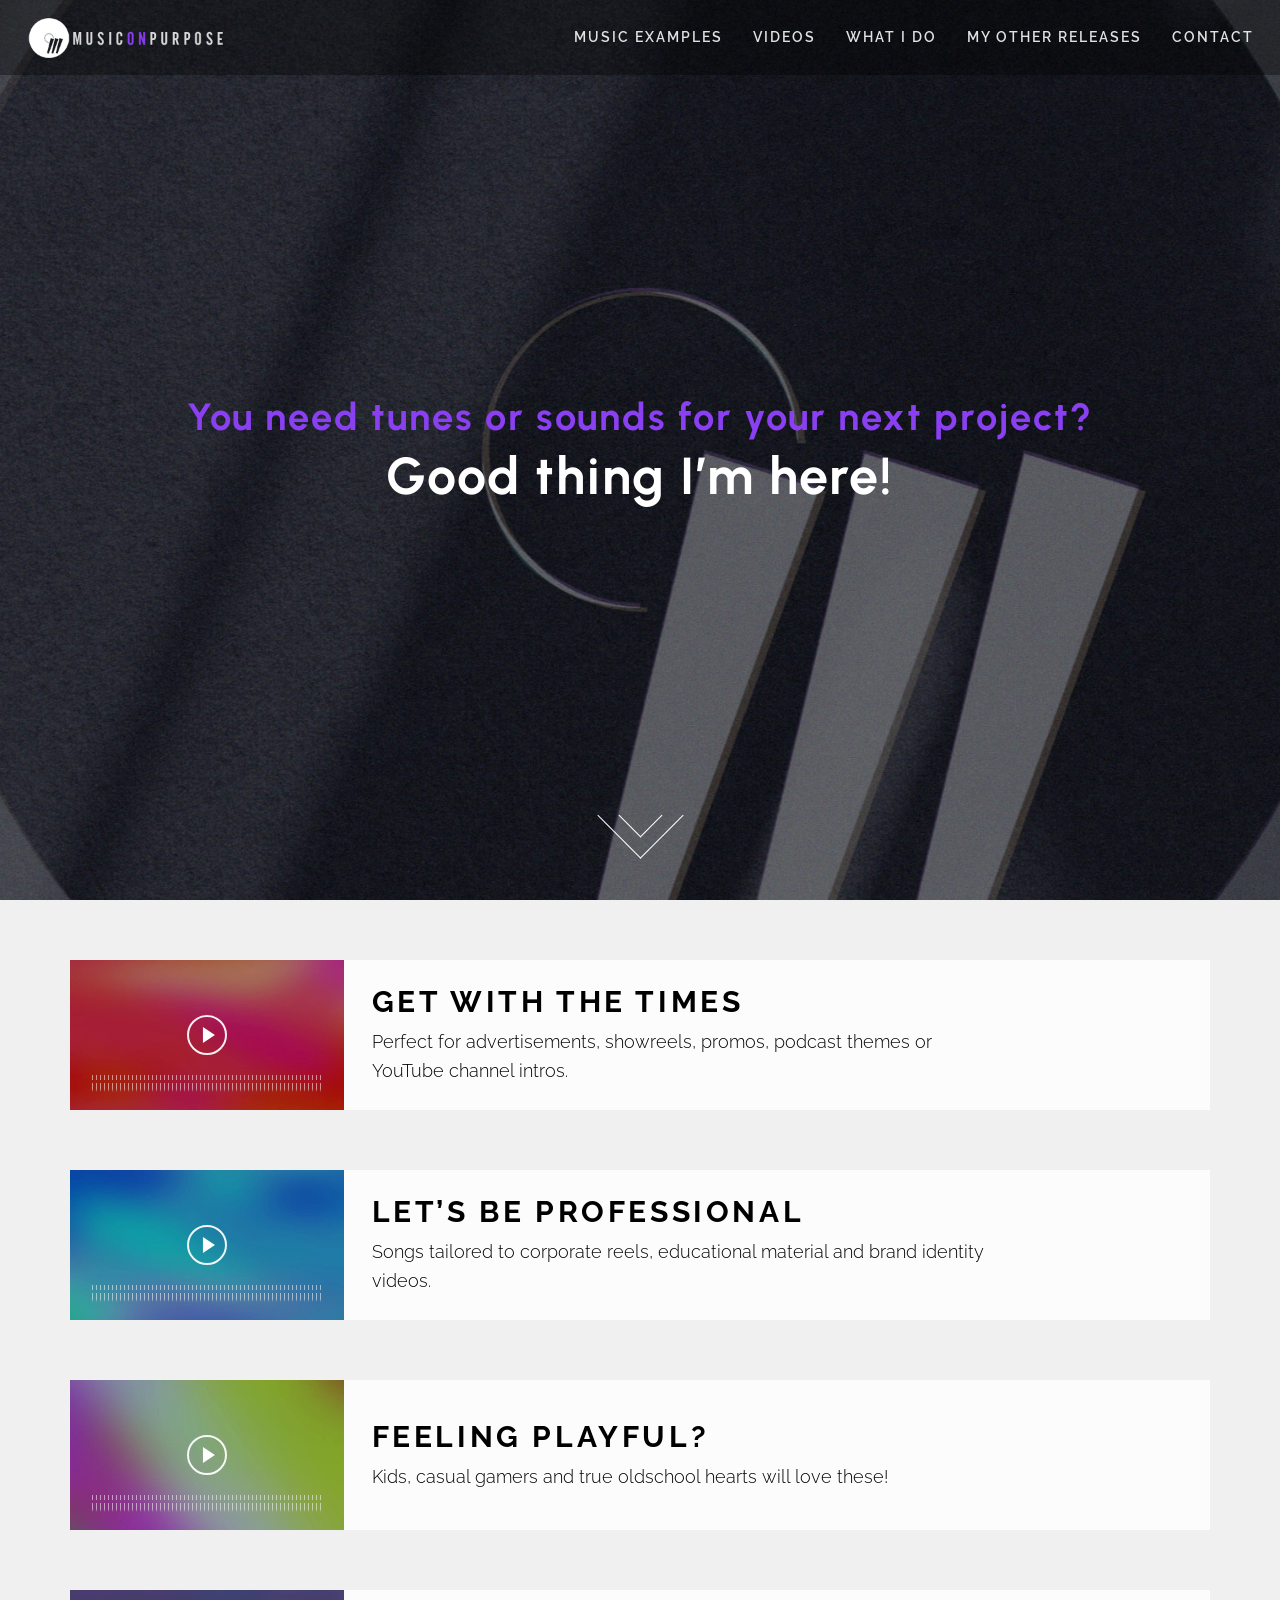
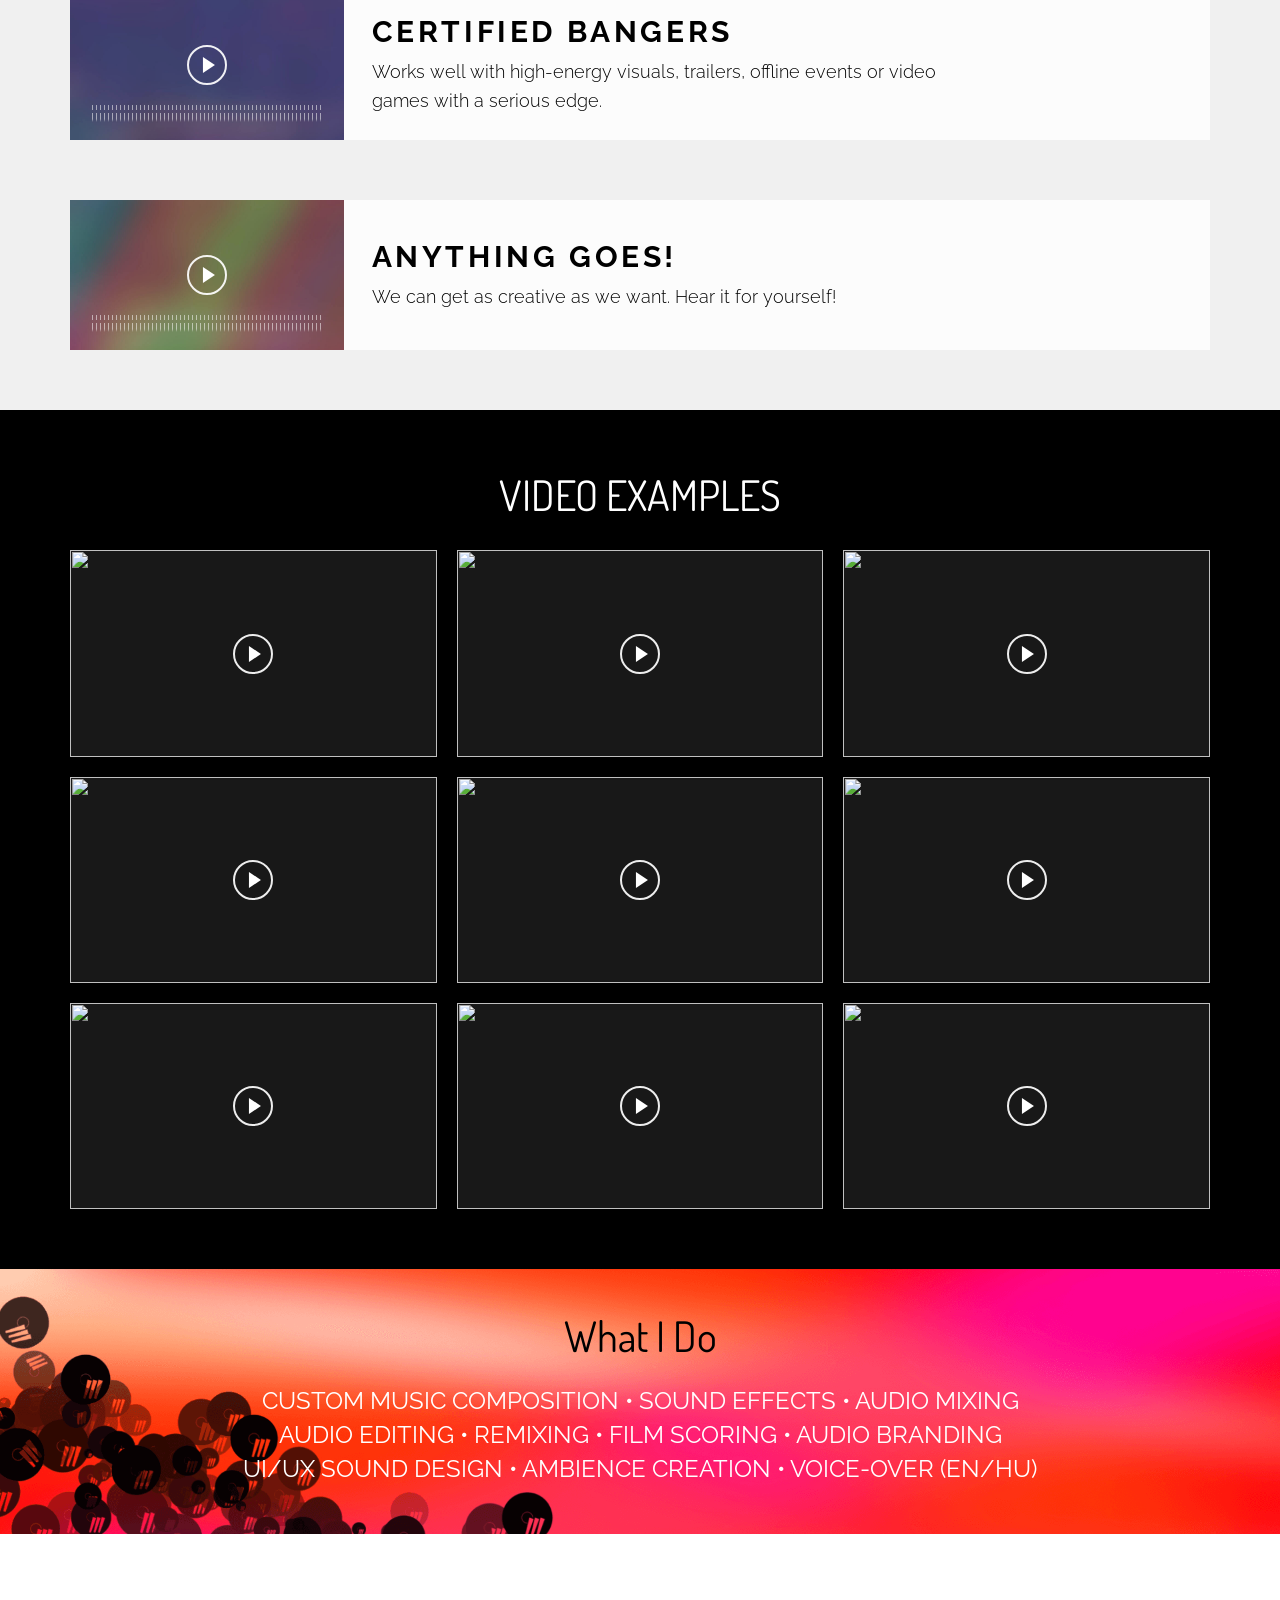
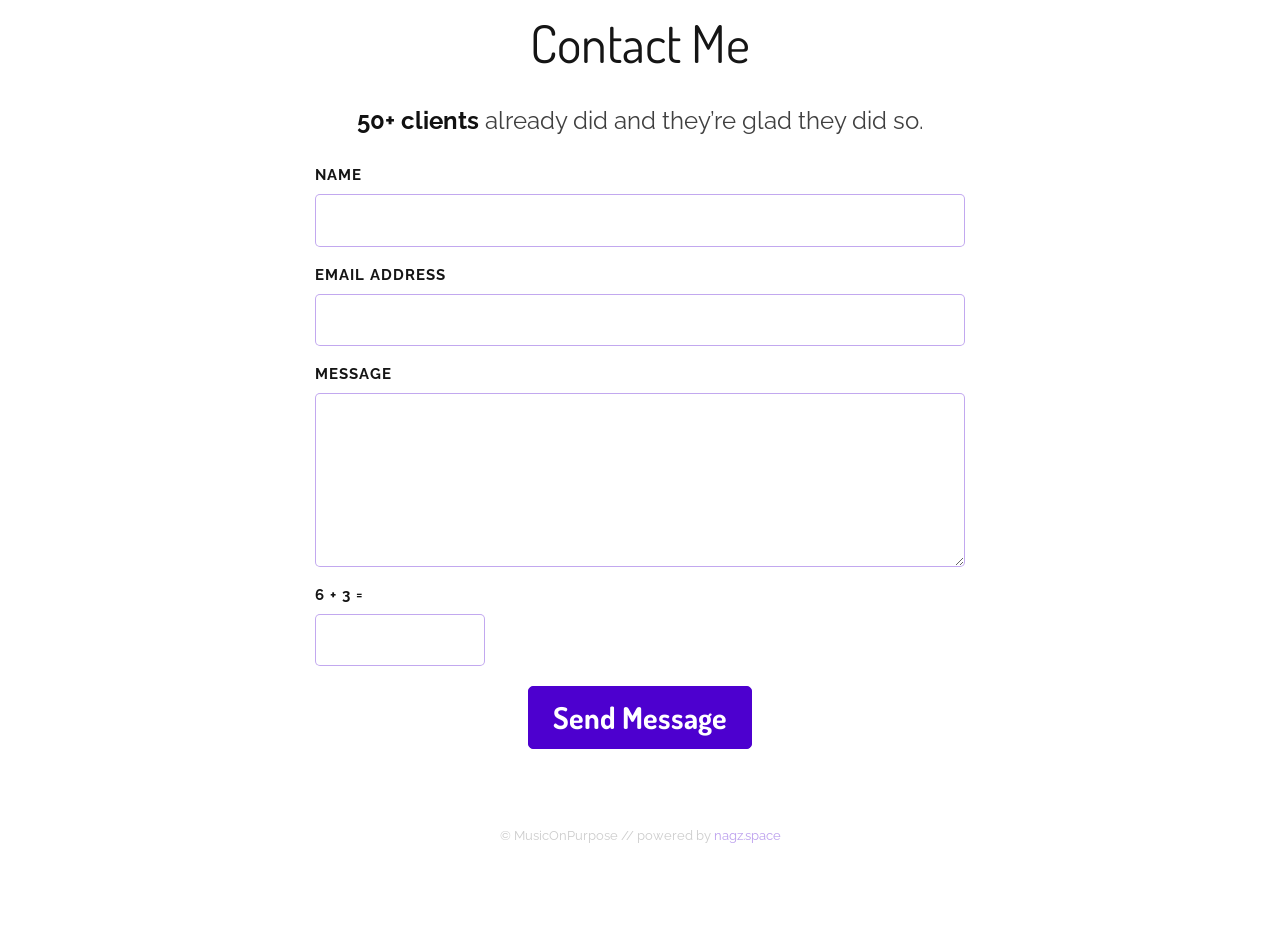
==== commit b2ba3f2f: "videos menuitem" ====
--- a/index.html
+++ b/index.html
@@ -37,6 +37,7 @@
 
       <nav class="main-nav" aria-label="Main navigation" data-c>
         <a href="#portfolio">Music examples</a>
+        <a href="#videos">Videos</a>
         <a href="#whatido">What I Do</a>
         <a href="https://music.nagz.space/" target="_blank" rel="noreferrer">My Other Releases</a>
         <a href="#contact">Contact</a>
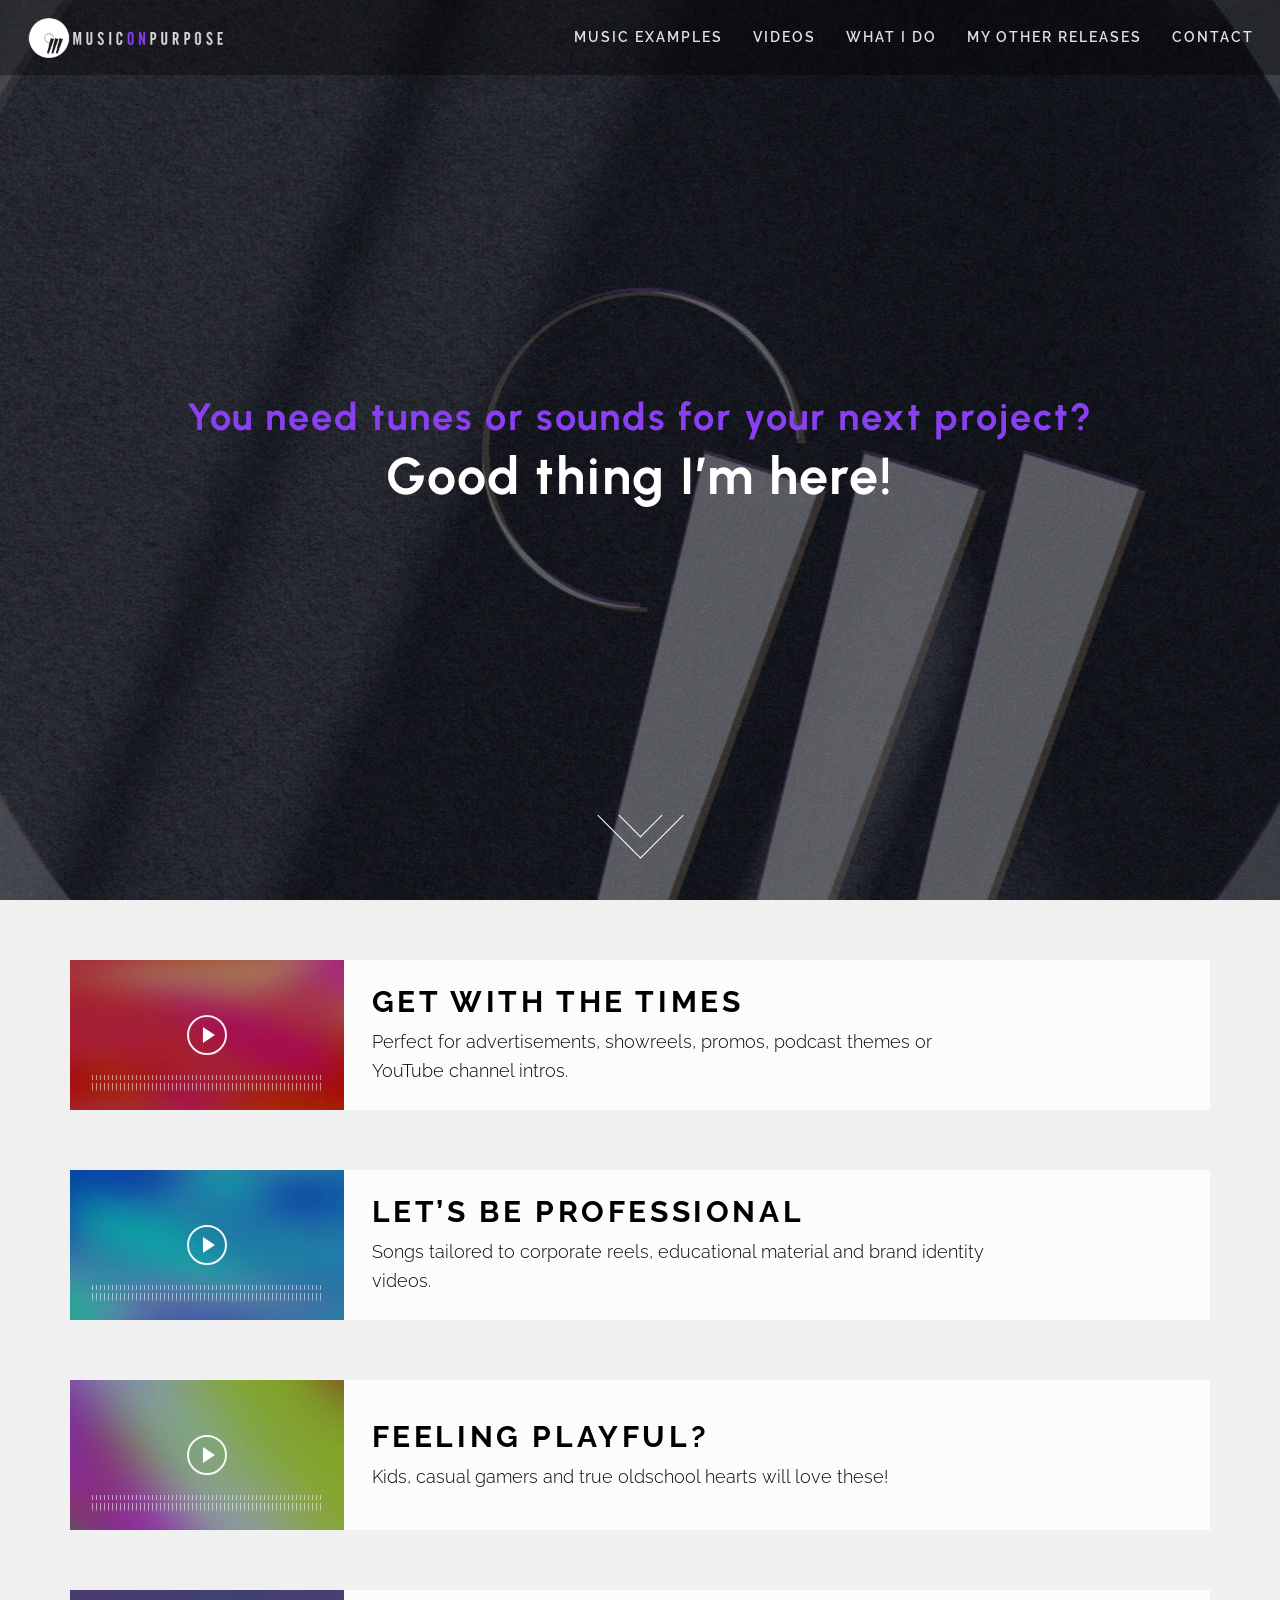
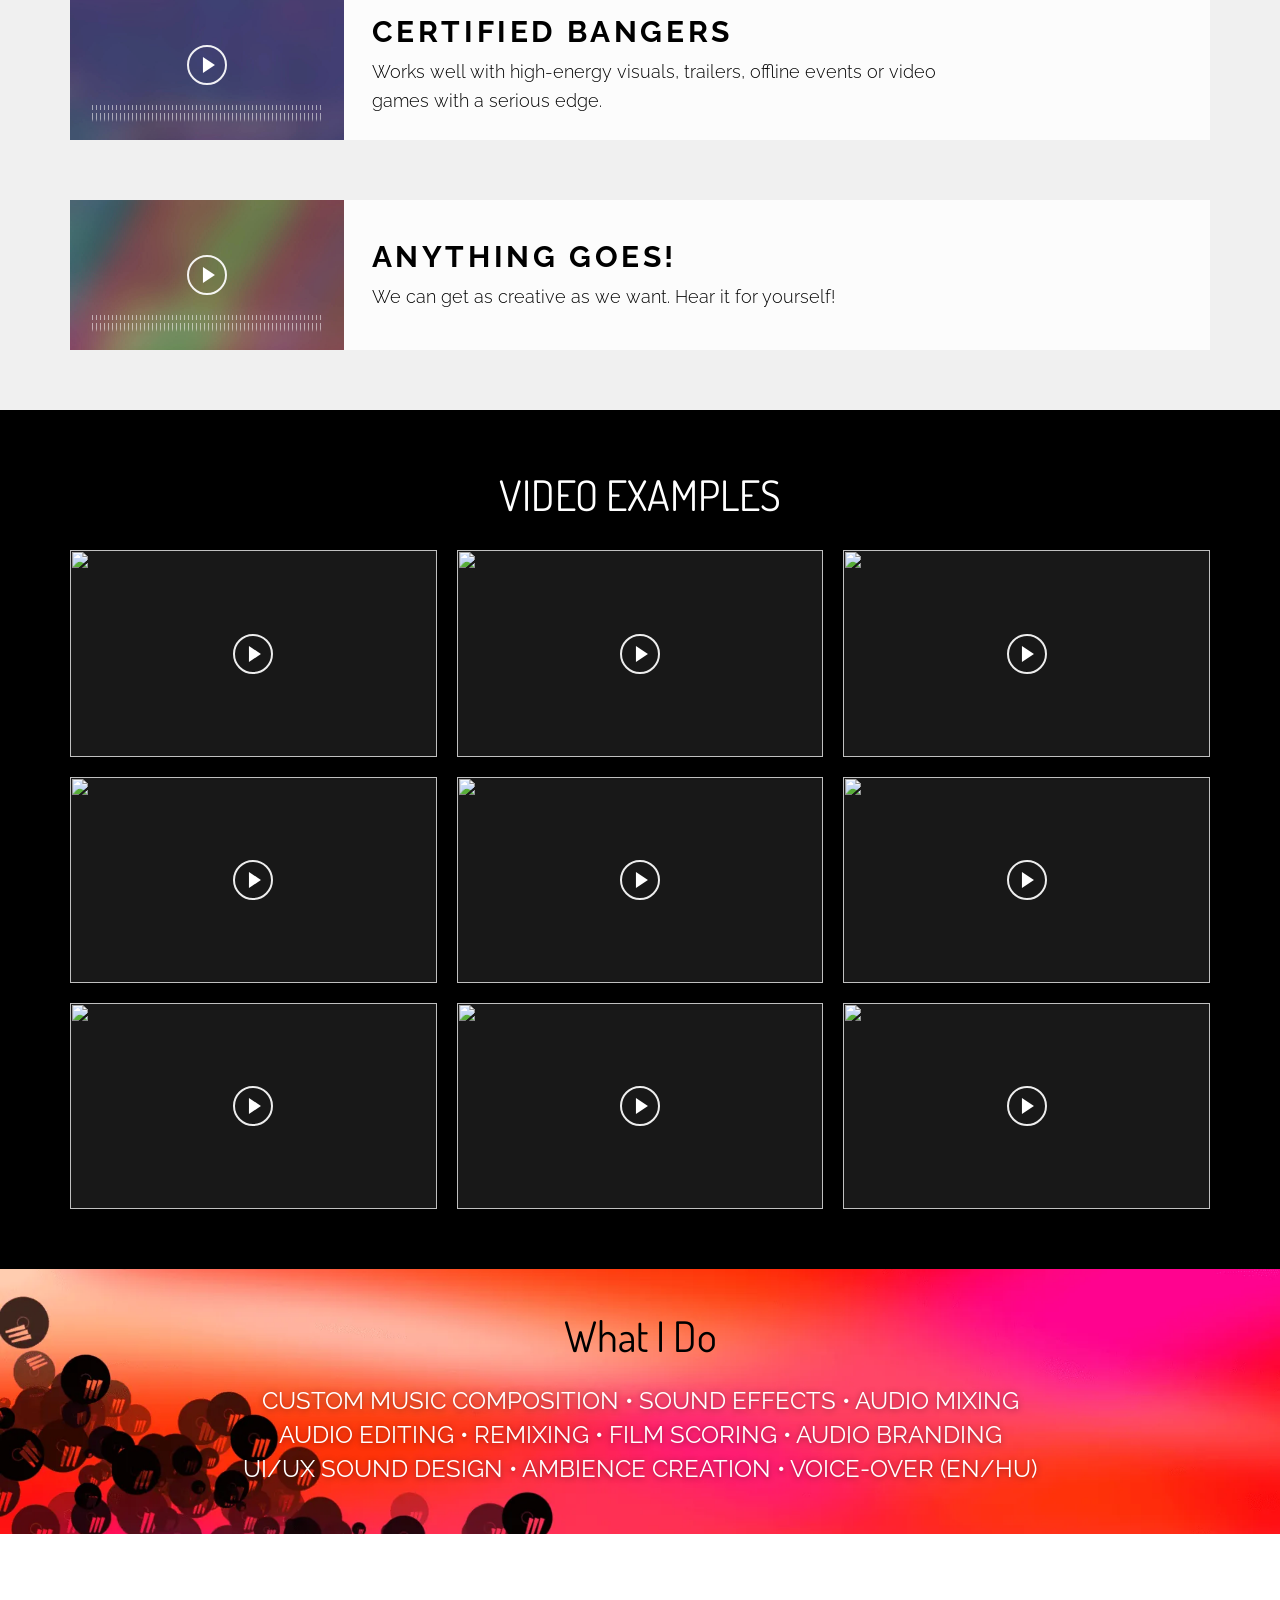
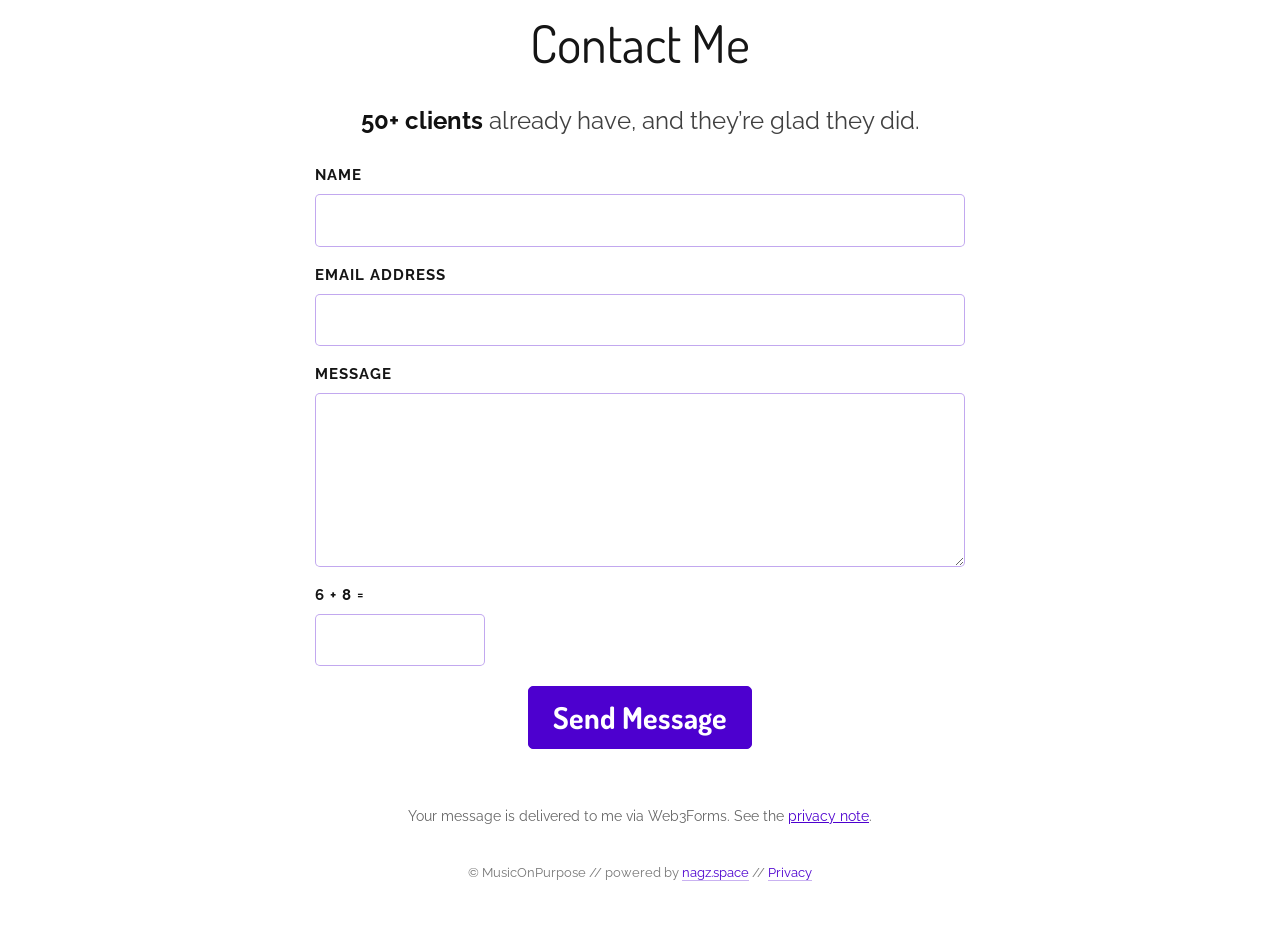
==== commit 2132278d: "claude" ====
--- a/index.html
+++ b/index.html
@@ -14,12 +14,18 @@
     <link rel="icon" type="image/png" sizes="192x192" href="img/icon-192.png">
     <link rel="apple-touch-icon" href="img/apple-touch-icon.png">
     <meta name="msapplication-TileImage" content="img/mop25col512.png">
-    <link rel="preconnect" href="https://fonts.googleapis.com">
-    <link rel="preconnect" href="https://fonts.gstatic.com" crossorigin>
-    <link
-      href="https://fonts.googleapis.com/css2?family=Dosis:wght@300;400;500;700&family=Raleway:wght@400;600;700&family=Urbanist:wght@600;700;800&display=swap"
-      rel="stylesheet"
-    >
+    <link rel="canonical" href="https://musiconpurpose.net/">
+    <meta property="og:type" content="website">
+    <meta property="og:site_name" content="MusicOnPurpose">
+    <meta property="og:title" content="MusicOnPurpose - Custom music and sounds for your next project">
+    <meta property="og:description" content="Custom music, sound design, mixing, audio branding and voice-over (EN/HU).">
+    <meta property="og:url" content="https://musiconpurpose.net/">
+    <meta property="og:image" content="https://musiconpurpose.net/img/og-image.jpg">
+    <meta property="og:image:width" content="1200">
+    <meta property="og:image:height" content="630">
+    <meta name="twitter:card" content="summary_large_image">
+    <link rel="preload" href="fonts/raleway-latin-400-normal.woff2" as="font" type="font/woff2" crossorigin>
+    <link rel="preload" href="fonts/urbanist-latin-700-normal.woff2" as="font" type="font/woff2" crossorigin>
     <link rel="stylesheet" href="styles.css">
   </head>
   <body>
@@ -181,7 +187,7 @@
       <section class="contact section" id="contact" aria-labelledby="contact-title">
         <div class="contact-inner">
           <h2 id="contact-title">Contact Me</h2>
-          <p><strong>50+ clients</strong> already did and they&rsquo;re glad they did so.</p>
+          <p class="contact-lead"><strong>50+ clients</strong> already have, and they&rsquo;re glad they did.</p>
           <form class="contact-form" id="contact-form" action="https://api.web3forms.com/submit" method="POST" novalidate>
             <input type="hidden" name="access_key" value="71f46a86-93c3-4611-af0b-baf8e0d2073a">
             <input type="hidden" name="subject" value="New message from MusicOnPurpose">
@@ -210,10 +216,12 @@
 
             <button class="contact-submit" type="submit">Send Message</button>
             <p class="form-status" role="status" aria-live="polite"></p>
+            <p class="form-note">Your message is delivered to me via Web3Forms. See the <a href="privacy.html">privacy note</a>.</p>
           </form>
           <p class="copyright">
             &copy; MusicOnPurpose // powered by
             <a href="https://nagz.space" target="_blank" rel="noopener noreferrer">nagz.space</a>
+            // <a href="privacy.html">Privacy</a>
           </p>
         </div>
       </section>
--- a/styles.css
+++ b/styles.css
@@ -1,3 +1,131 @@
+/* Self-hosted fonts (Fontsource builds of Google Fonts, SIL Open Font License) */
+
+@font-face {
+  font-family: "Dosis";
+  font-style: normal;
+  font-weight: 400;
+  font-display: swap;
+  src: url("fonts/dosis-latin-ext-400-normal.woff2") format("woff2");
+  unicode-range: U+0100-02BA,U+02BD-02C5,U+02C7-02CC,U+02CE-02D7,U+02DD-02FF,U+0304,U+0308,U+0329,U+1D00-1DBF,U+1E00-1E9F,U+1EF2-1EFF,U+2020,U+20A0-20AB,U+20AD-20C0,U+2113,U+2C60-2C7F,U+A720-A7FF;
+}
+
+@font-face {
+  font-family: "Dosis";
+  font-style: normal;
+  font-weight: 400;
+  font-display: swap;
+  src: url("fonts/dosis-latin-400-normal.woff2") format("woff2");
+  unicode-range: U+0000-00FF,U+0131,U+0152-0153,U+02BB-02BC,U+02C6,U+02DA,U+02DC,U+0304,U+0308,U+0329,U+2000-206F,U+20AC,U+2122,U+2191,U+2193,U+2212,U+2215,U+FEFF,U+FFFD;
+}
+
+@font-face {
+  font-family: "Dosis";
+  font-style: normal;
+  font-weight: 700;
+  font-display: swap;
+  src: url("fonts/dosis-latin-ext-700-normal.woff2") format("woff2");
+  unicode-range: U+0100-02BA,U+02BD-02C5,U+02C7-02CC,U+02CE-02D7,U+02DD-02FF,U+0304,U+0308,U+0329,U+1D00-1DBF,U+1E00-1E9F,U+1EF2-1EFF,U+2020,U+20A0-20AB,U+20AD-20C0,U+2113,U+2C60-2C7F,U+A720-A7FF;
+}
+
+@font-face {
+  font-family: "Dosis";
+  font-style: normal;
+  font-weight: 700;
+  font-display: swap;
+  src: url("fonts/dosis-latin-700-normal.woff2") format("woff2");
+  unicode-range: U+0000-00FF,U+0131,U+0152-0153,U+02BB-02BC,U+02C6,U+02DA,U+02DC,U+0304,U+0308,U+0329,U+2000-206F,U+20AC,U+2122,U+2191,U+2193,U+2212,U+2215,U+FEFF,U+FFFD;
+}
+
+@font-face {
+  font-family: "Raleway";
+  font-style: normal;
+  font-weight: 300;
+  font-display: swap;
+  src: url("fonts/raleway-latin-ext-300-normal.woff2") format("woff2");
+  unicode-range: U+0100-02BA,U+02BD-02C5,U+02C7-02CC,U+02CE-02D7,U+02DD-02FF,U+0304,U+0308,U+0329,U+1D00-1DBF,U+1E00-1E9F,U+1EF2-1EFF,U+2020,U+20A0-20AB,U+20AD-20C0,U+2113,U+2C60-2C7F,U+A720-A7FF;
+}
+
+@font-face {
+  font-family: "Raleway";
+  font-style: normal;
+  font-weight: 300;
+  font-display: swap;
+  src: url("fonts/raleway-latin-300-normal.woff2") format("woff2");
+  unicode-range: U+0000-00FF,U+0131,U+0152-0153,U+02BB-02BC,U+02C6,U+02DA,U+02DC,U+0304,U+0308,U+0329,U+2000-206F,U+20AC,U+2122,U+2191,U+2193,U+2212,U+2215,U+FEFF,U+FFFD;
+}
+
+@font-face {
+  font-family: "Raleway";
+  font-style: normal;
+  font-weight: 400;
+  font-display: swap;
+  src: url("fonts/raleway-latin-ext-400-normal.woff2") format("woff2");
+  unicode-range: U+0100-02BA,U+02BD-02C5,U+02C7-02CC,U+02CE-02D7,U+02DD-02FF,U+0304,U+0308,U+0329,U+1D00-1DBF,U+1E00-1E9F,U+1EF2-1EFF,U+2020,U+20A0-20AB,U+20AD-20C0,U+2113,U+2C60-2C7F,U+A720-A7FF;
+}
+
+@font-face {
+  font-family: "Raleway";
+  font-style: normal;
+  font-weight: 400;
+  font-display: swap;
+  src: url("fonts/raleway-latin-400-normal.woff2") format("woff2");
+  unicode-range: U+0000-00FF,U+0131,U+0152-0153,U+02BB-02BC,U+02C6,U+02DA,U+02DC,U+0304,U+0308,U+0329,U+2000-206F,U+20AC,U+2122,U+2191,U+2193,U+2212,U+2215,U+FEFF,U+FFFD;
+}
+
+@font-face {
+  font-family: "Raleway";
+  font-style: normal;
+  font-weight: 600;
+  font-display: swap;
+  src: url("fonts/raleway-latin-ext-600-normal.woff2") format("woff2");
+  unicode-range: U+0100-02BA,U+02BD-02C5,U+02C7-02CC,U+02CE-02D7,U+02DD-02FF,U+0304,U+0308,U+0329,U+1D00-1DBF,U+1E00-1E9F,U+1EF2-1EFF,U+2020,U+20A0-20AB,U+20AD-20C0,U+2113,U+2C60-2C7F,U+A720-A7FF;
+}
+
+@font-face {
+  font-family: "Raleway";
+  font-style: normal;
+  font-weight: 600;
+  font-display: swap;
+  src: url("fonts/raleway-latin-600-normal.woff2") format("woff2");
+  unicode-range: U+0000-00FF,U+0131,U+0152-0153,U+02BB-02BC,U+02C6,U+02DA,U+02DC,U+0304,U+0308,U+0329,U+2000-206F,U+20AC,U+2122,U+2191,U+2193,U+2212,U+2215,U+FEFF,U+FFFD;
+}
+
+@font-face {
+  font-family: "Raleway";
+  font-style: normal;
+  font-weight: 700;
+  font-display: swap;
+  src: url("fonts/raleway-latin-ext-700-normal.woff2") format("woff2");
+  unicode-range: U+0100-02BA,U+02BD-02C5,U+02C7-02CC,U+02CE-02D7,U+02DD-02FF,U+0304,U+0308,U+0329,U+1D00-1DBF,U+1E00-1E9F,U+1EF2-1EFF,U+2020,U+20A0-20AB,U+20AD-20C0,U+2113,U+2C60-2C7F,U+A720-A7FF;
+}
+
+@font-face {
+  font-family: "Raleway";
+  font-style: normal;
+  font-weight: 700;
+  font-display: swap;
+  src: url("fonts/raleway-latin-700-normal.woff2") format("woff2");
+  unicode-range: U+0000-00FF,U+0131,U+0152-0153,U+02BB-02BC,U+02C6,U+02DA,U+02DC,U+0304,U+0308,U+0329,U+2000-206F,U+20AC,U+2122,U+2191,U+2193,U+2212,U+2215,U+FEFF,U+FFFD;
+}
+
+@font-face {
+  font-family: "Urbanist";
+  font-style: normal;
+  font-weight: 700;
+  font-display: swap;
+  src: url("fonts/urbanist-latin-ext-700-normal.woff2") format("woff2");
+  unicode-range: U+0100-02BA,U+02BD-02C5,U+02C7-02CC,U+02CE-02D7,U+02DD-02FF,U+0304,U+0308,U+0329,U+1D00-1DBF,U+1E00-1E9F,U+1EF2-1EFF,U+2020,U+20A0-20AB,U+20AD-20C0,U+2113,U+2C60-2C7F,U+A720-A7FF;
+}
+
+@font-face {
+  font-family: "Urbanist";
+  font-style: normal;
+  font-weight: 700;
+  font-display: swap;
+  src: url("fonts/urbanist-latin-700-normal.woff2") format("woff2");
+  unicode-range: U+0000-00FF,U+0131,U+0152-0153,U+02BB-02BC,U+02C6,U+02DA,U+02DC,U+0304,U+0308,U+0329,U+2000-206F,U+20AC,U+2122,U+2191,U+2193,U+2212,U+2215,U+FEFF,U+FFFD;
+}
+
 :root {
   --purple: #4d00cf;
   --purple-bright: #8b3ff3;
@@ -16,6 +144,7 @@
 
 html {
   scroll-behavior: smooth;
+  scroll-padding-top: 60px;
 }
 
 body {
@@ -195,6 +324,7 @@
 .hero {
   position: relative;
   min-height: 100vh;
+  min-height: 100svh;
   display: grid;
   place-items: center;
   overflow: hidden;
@@ -283,7 +413,7 @@
   bottom: 35px;
   width: 30px;
   height: 30px;
-  animation: sc-down-a 0.3s infinite alternate;
+  animation: sc-down-a 1.2s ease-in-out infinite alternate;
 }
 
 .back-to-top {
@@ -293,6 +423,9 @@
   bottom: 20px;
   width: 46px;
   height: 46px;
+  border-radius: 50%;
+  background: rgba(255, 255, 255, 0.85);
+  box-shadow: 0 2px 8px rgba(0, 0, 0, 0.2);
   opacity: 0;
   pointer-events: none;
   transition: opacity 180ms ease;
@@ -306,27 +439,23 @@
 .back-to-top::before {
   content: "";
   position: absolute;
-  left: 13px;
-  top: 17px;
-  width: 20px;
-  height: 20px;
-  border-top: 7px solid rgba(0, 0, 0, 0.23);
-  border-left: 7px solid rgba(0, 0, 0, 0.23);
+  left: 15px;
+  top: 18px;
+  width: 16px;
+  height: 16px;
+  border-top: 5px solid rgba(0, 0, 0, 0.55);
+  border-left: 5px solid rgba(0, 0, 0, 0.55);
   border-radius: 4px 0 0 0;
   transform: rotate(45deg);
 }
 
-.back-to-top::after {
-  content: none;
-}
-
 .section {
   padding: 60px 0;
 }
 
 .portfolio {
   background-color: var(--mist);
-  background-image: url("img/3funpngmin.png");
+  background-image: url("img/3fun.webp");
   background-position: center top;
   background-size: cover;
   background-repeat: no-repeat;
@@ -624,7 +753,7 @@
 
 .services {
   background-color: var(--white);
-  background-image: url("img/1hipmodpngmin.png");
+  background-image: url("img/1hipmod.webp");
   background-position: center top;
   background-size: cover;
   color: var(--white);
@@ -662,6 +791,7 @@
   font-weight: 400;
   letter-spacing: 0;
   line-height: 1.42;
+  text-shadow: 0 1px 6px rgba(0, 0, 0, 0.45);
 }
 
 .contact {
@@ -678,7 +808,7 @@
   margin: 0 auto;
 }
 
-.contact p {
+.contact-lead {
   margin: 0 0 24px;
   color: var(--muted);
   font-size: 24px;
@@ -690,7 +820,7 @@
   font-size: 52px;
 }
 
-.contact p strong {
+.contact-lead strong {
   color: #111;
 }
 
@@ -775,45 +905,32 @@
 
 .form-status {
   min-height: 25px;
-  margin: 0 !important;
+  margin: 0;
   text-align: center;
-  font-size: 17px !important;
+  font-size: 17px;
   font-weight: 700;
 }
 
 .form-status.is-success {
-  color: #167a35 !important;
+  color: #167a35;
 }
 
 .form-status.is-error {
-  color: #b00020 !important;
-}
-
-.email-fallback {
-  margin: 18px 0 0 !important;
-  color: #777 !important;
-  font-size: 16px !important;
-}
-
-.email-fallback a {
+  color: #b00020;
+}
+
+
+.copyright {
+  margin: 36px 0 0;
+  color: #777;
+  font-size: 13px;
+  line-height: 1.6;
+}
+
+.copyright a {
   color: var(--purple);
-  font-weight: 700;
-}
-
-.email-fallback a:hover,
-.email-fallback a:focus-visible {
   text-decoration: underline;
-}
-
-.copyright {
-  margin-top: 36px !important;
-  color: #ccc !important;
-  font-size: 13px !important;
-}
-
-.copyright a {
-  color: rgba(77, 0, 207, 0.38);
-  text-decoration-color: rgba(77, 0, 207, 0.18);
+  text-decoration-color: rgba(77, 0, 207, 0.3);
   text-decoration-thickness: 1px;
   text-underline-offset: 3px;
   transition: color 160ms ease, text-decoration-color 160ms ease;
@@ -821,8 +938,8 @@
 
 .copyright a:hover,
 .copyright a:focus-visible {
-  color: rgba(77, 0, 207, 0.82);
-  text-decoration-color: rgba(77, 0, 207, 0.58);
+  color: var(--purple-bright);
+  text-decoration-color: currentColor;
 }
 
 @keyframes sc-down-a {
@@ -831,16 +948,11 @@
   }
 
   100% {
-    transform: translateY(2px) rotate(45deg);
+    transform: translateY(6px) rotate(45deg);
   }
 }
 
 @media (max-width: 1024px) {
-  .hero h1,
-  .hero p {
-    font-size: 56px;
-  }
-
   .portfolio {
     background-attachment: scroll;
   }
@@ -853,6 +965,18 @@
   .sample-art {
     min-height: 300px;
     height: 300px;
+  }
+}
+
+@media (min-width: 768px) and (max-width: 999px) {
+  .main-nav {
+    gap: 18px;
+    font-size: 12px;
+    letter-spacing: 1px;
+  }
+
+  .main-nav a {
+    white-space: nowrap;
   }
 }
 
@@ -953,7 +1077,6 @@
     max-width: 340px;
     font-size: 21px;
     line-height: 1.35;
-    text-shadow: 0 1px 4px rgba(190, 0, 70, 0.75);
   }
 
   .contact.section {
@@ -965,7 +1088,7 @@
     margin-bottom: 24px;
   }
 
-  .contact p {
+  .contact-lead {
     font-size: 22px;
     margin-bottom: 22px;
   }
@@ -996,3 +1119,36 @@
     font-size: 25px;
   }
 }
+
+.form-note {
+  margin: 0;
+  color: #666;
+  font-size: 14px;
+  line-height: 1.5;
+  text-align: center;
+}
+
+.form-note a {
+  color: var(--purple);
+  text-decoration: underline;
+}
+
+@media (prefers-reduced-motion: reduce) {
+  html {
+    scroll-behavior: auto;
+  }
+
+  .scroll-down::after {
+    animation: none;
+  }
+
+  .hero-bg {
+    will-change: auto;
+  }
+
+  *,
+  *::before,
+  *::after {
+    transition-duration: 0.01ms !important;
+  }
+}
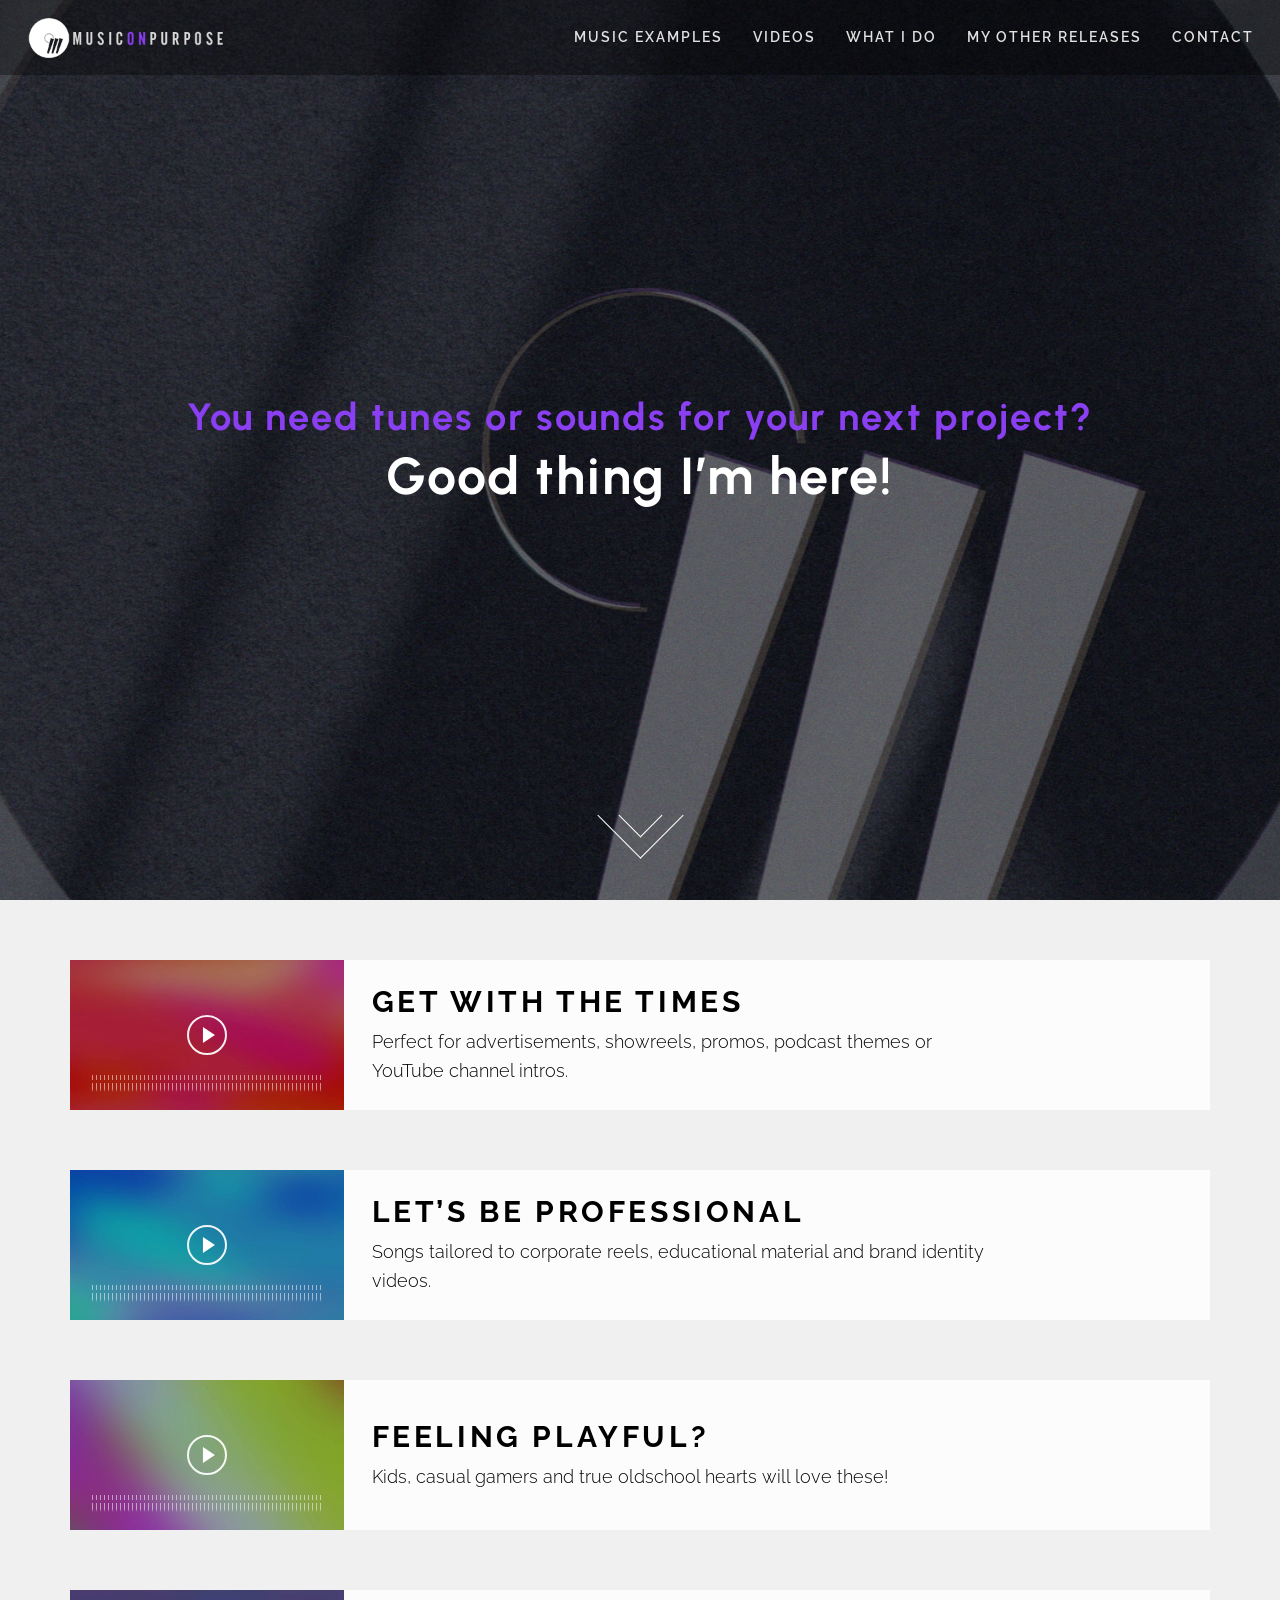
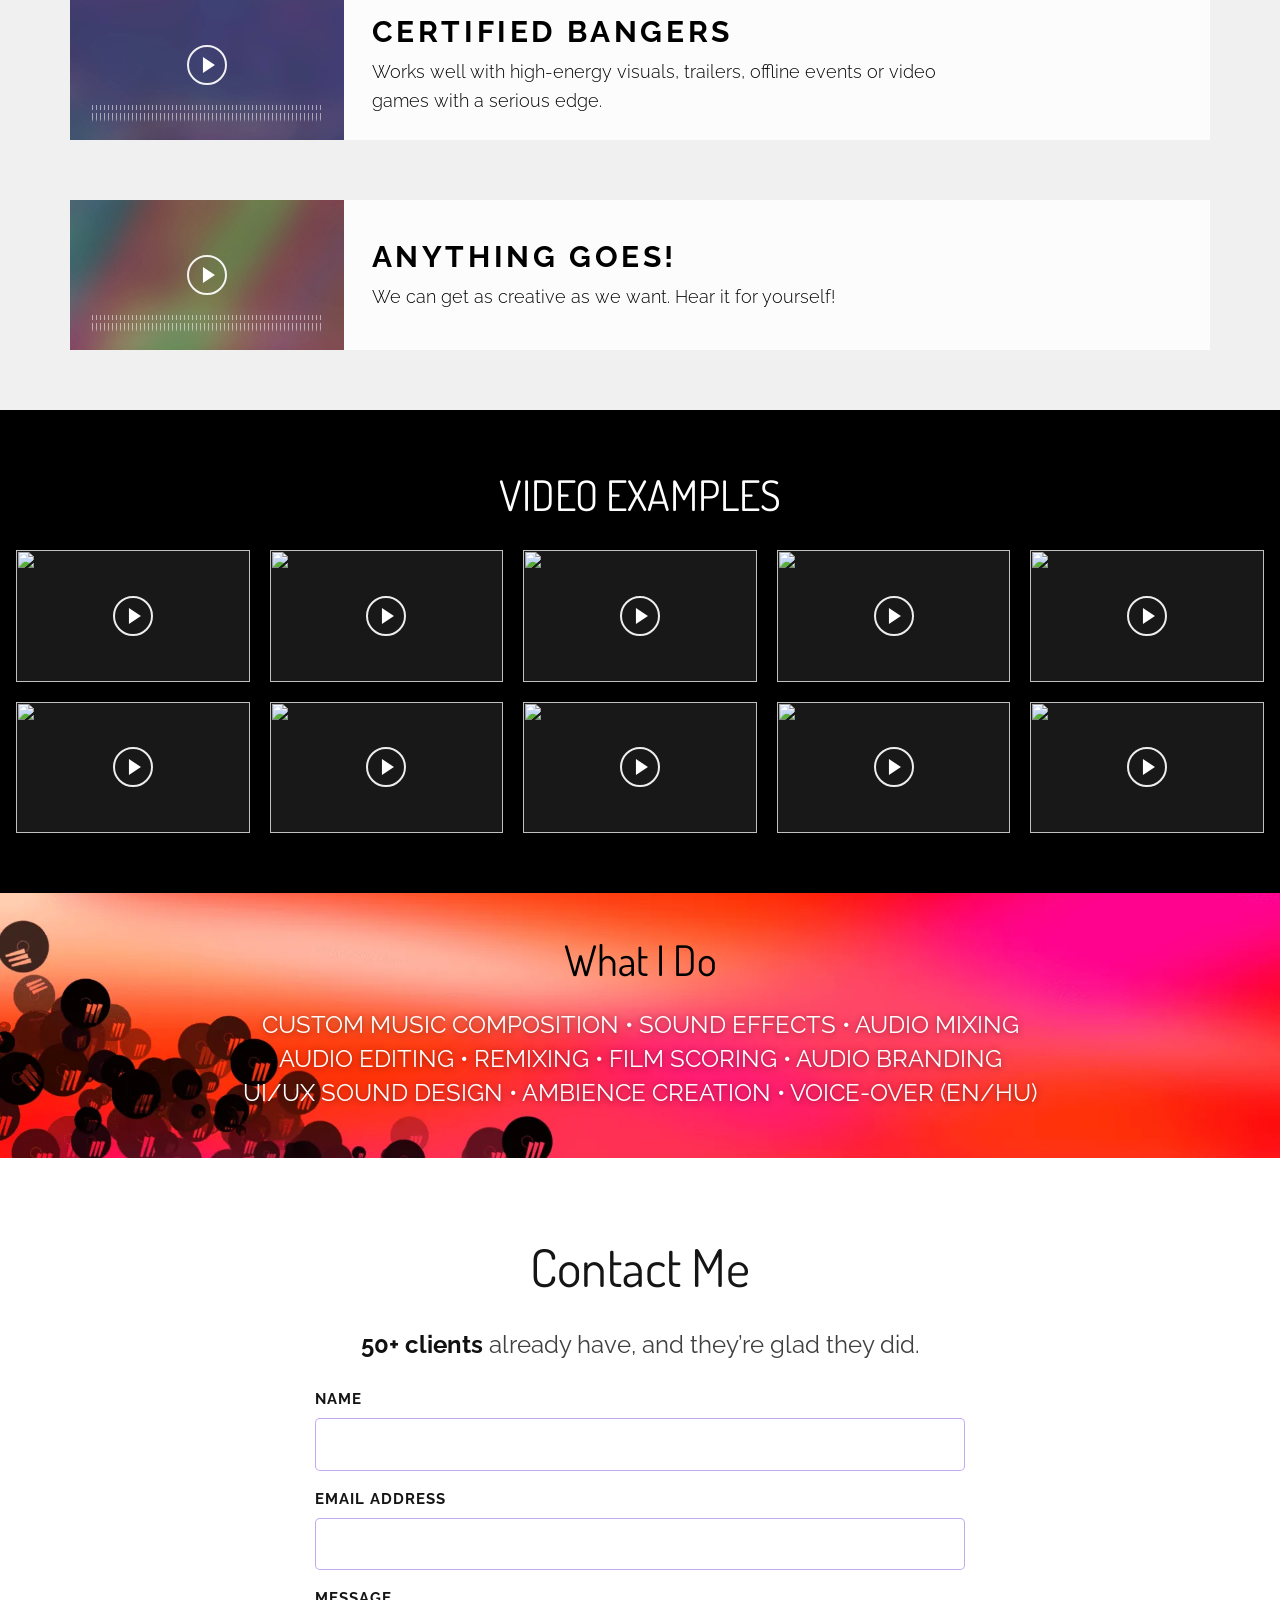
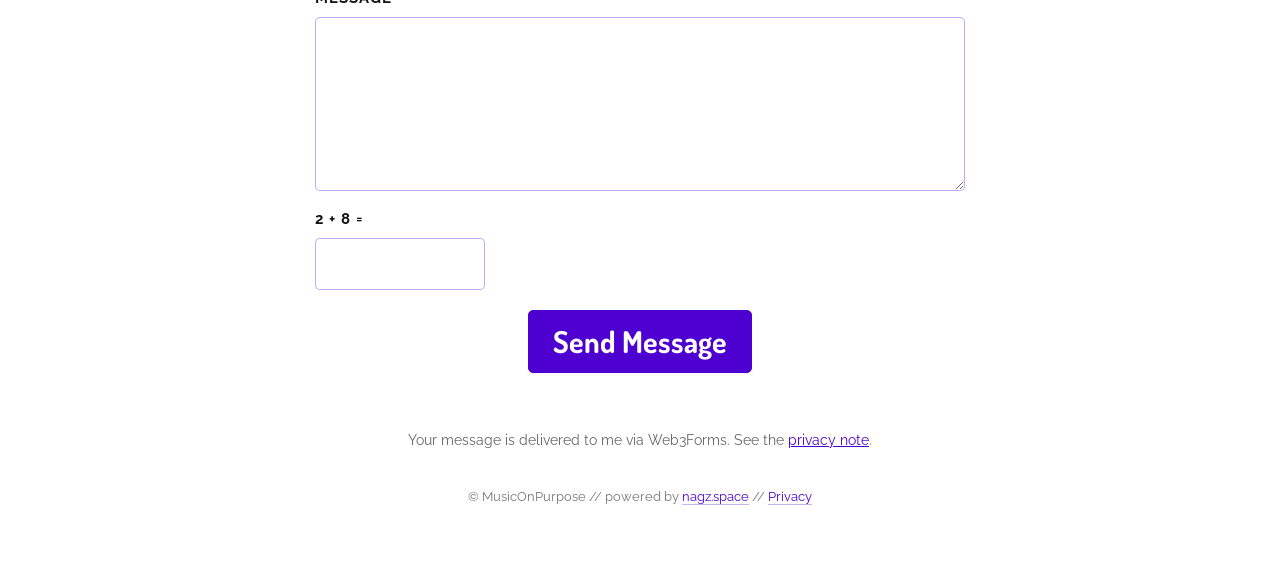
==== commit 3db10fa9: "LS vid" ====
--- a/index.html
+++ b/index.html
@@ -138,6 +138,10 @@
             <img src="https://i.ytimg.com/vi/850hUjySf1s/hqdefault.jpg" alt="" loading="lazy" width="480" height="360">
             <span class="play-icon" aria-hidden="true"></span>
           </button>
+          <button class="video-thumbnail" type="button" data-video-id="HeqRkSviboo" data-video-title="Locus Solaris - music &amp; trailer by MusicOnPurpose" aria-label="Open Locus Solaris - music &amp; trailer by MusicOnPurpose">
+            <img src="https://i.ytimg.com/vi/HeqRkSviboo/hqdefault.jpg" alt="" loading="lazy" width="480" height="360">
+            <span class="play-icon" aria-hidden="true"></span>
+          </button>
           <button class="video-thumbnail" type="button" data-video-id="yF2H-IaqR_g" data-video-title="Big Cat Entertainment Web Intro" aria-label="Open Big Cat Entertainment Web Intro">
             <img src="https://i.ytimg.com/vi/yF2H-IaqR_g/hqdefault.jpg" alt="" loading="lazy" width="480" height="360">
             <span class="play-icon" aria-hidden="true"></span>
--- a/styles.css
+++ b/styles.css
@@ -649,9 +649,9 @@
 
 .video-grid {
   display: grid;
-  grid-template-columns: repeat(3, minmax(0, 1fr));
+  grid-template-columns: repeat(5, minmax(0, 1fr));
   gap: 20px;
-  width: min(var(--container), calc(100% - 32px));
+  width: min(1600px, calc(100% - 32px));
   margin: 0 auto;
 }
 
@@ -736,6 +736,12 @@
   width: 100%;
   height: 100%;
   border: 0;
+}
+
+@media (max-width: 999px) {
+  .video-grid {
+    grid-template-columns: repeat(2, minmax(0, 1fr));
+  }
 }
 
 @media (max-width: 767px) {
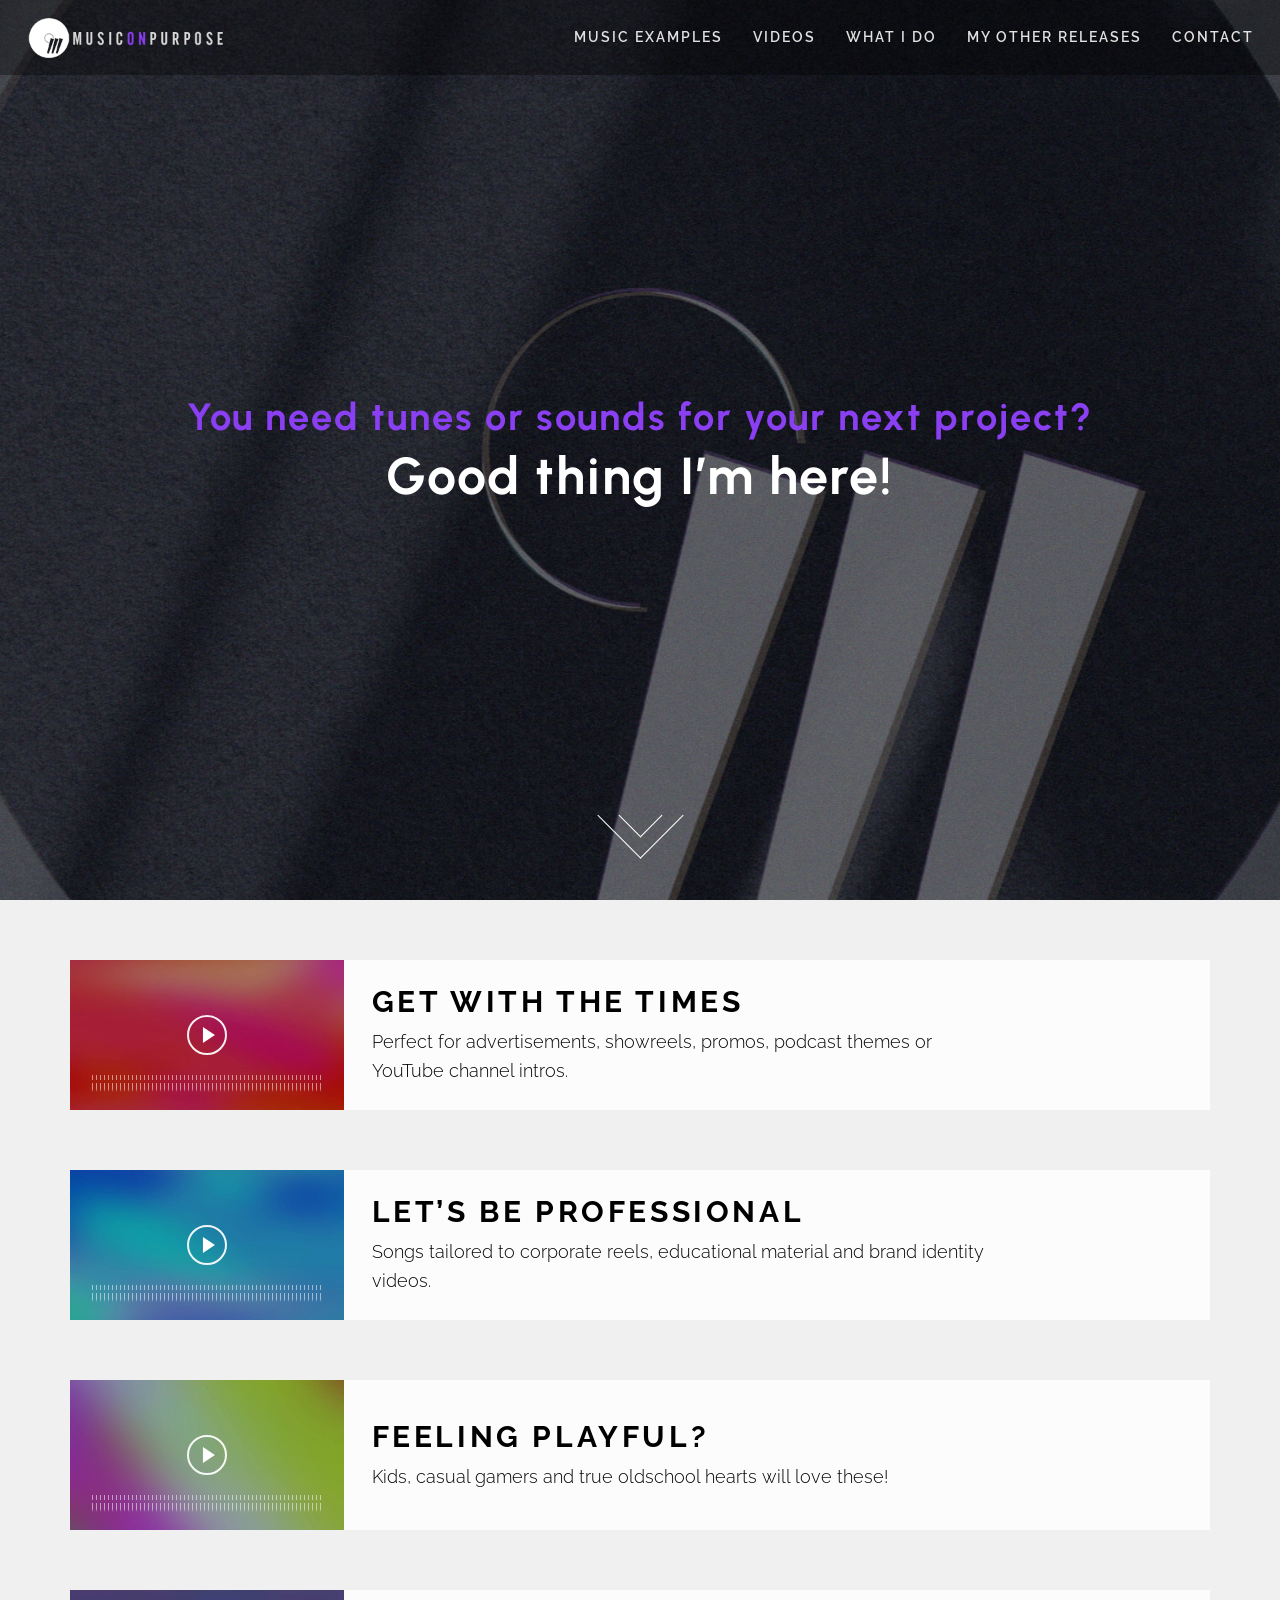
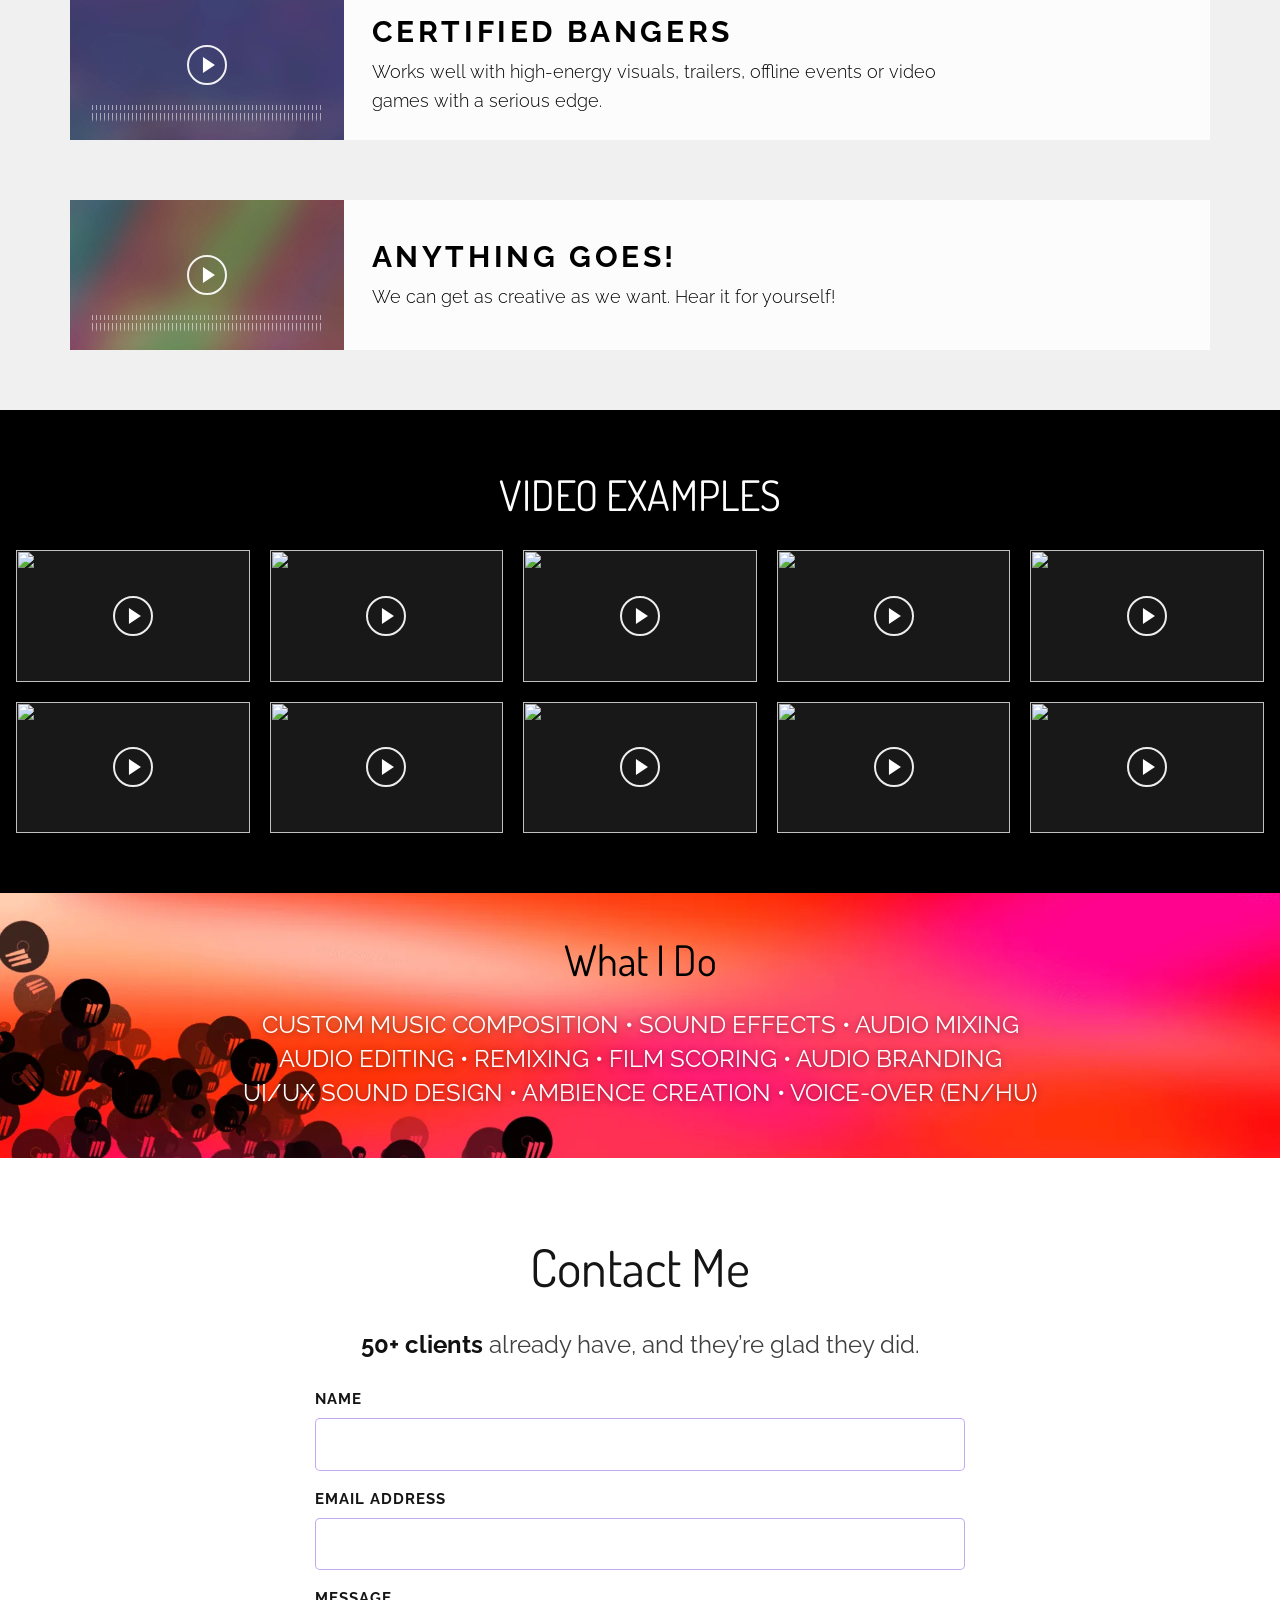
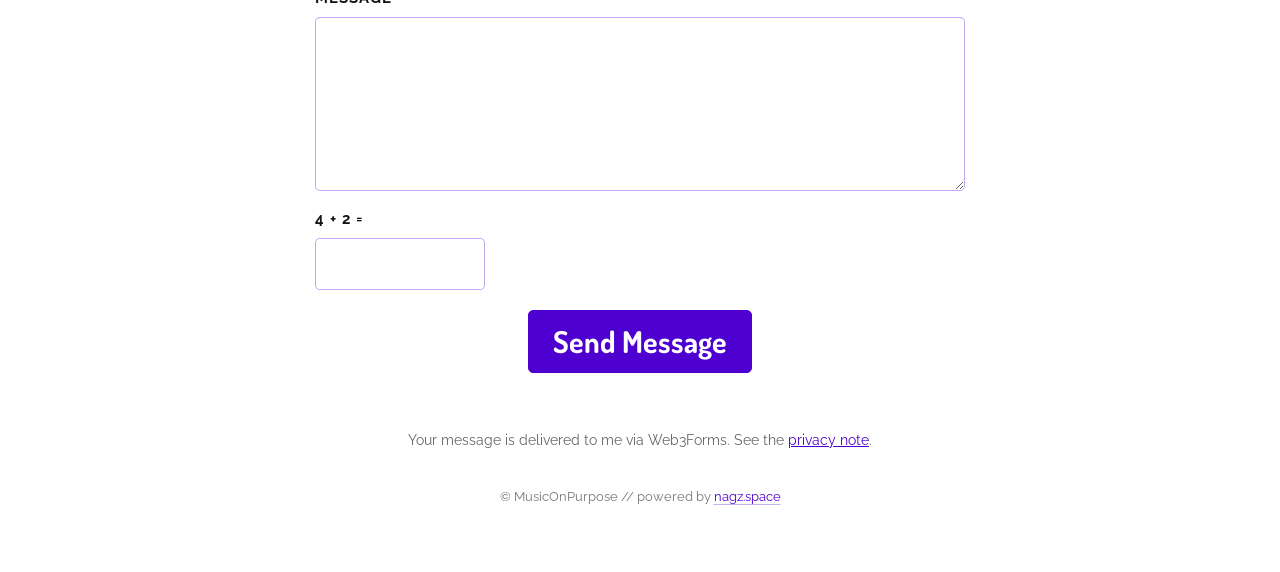
==== commit f6654da6: "no privacy link dupe" ====
--- a/index.html
+++ b/index.html
@@ -225,7 +225,6 @@
           <p class="copyright">
             &copy; MusicOnPurpose // powered by
             <a href="https://nagz.space" target="_blank" rel="noopener noreferrer">nagz.space</a>
-            // <a href="privacy.html">Privacy</a>
           </p>
         </div>
       </section>
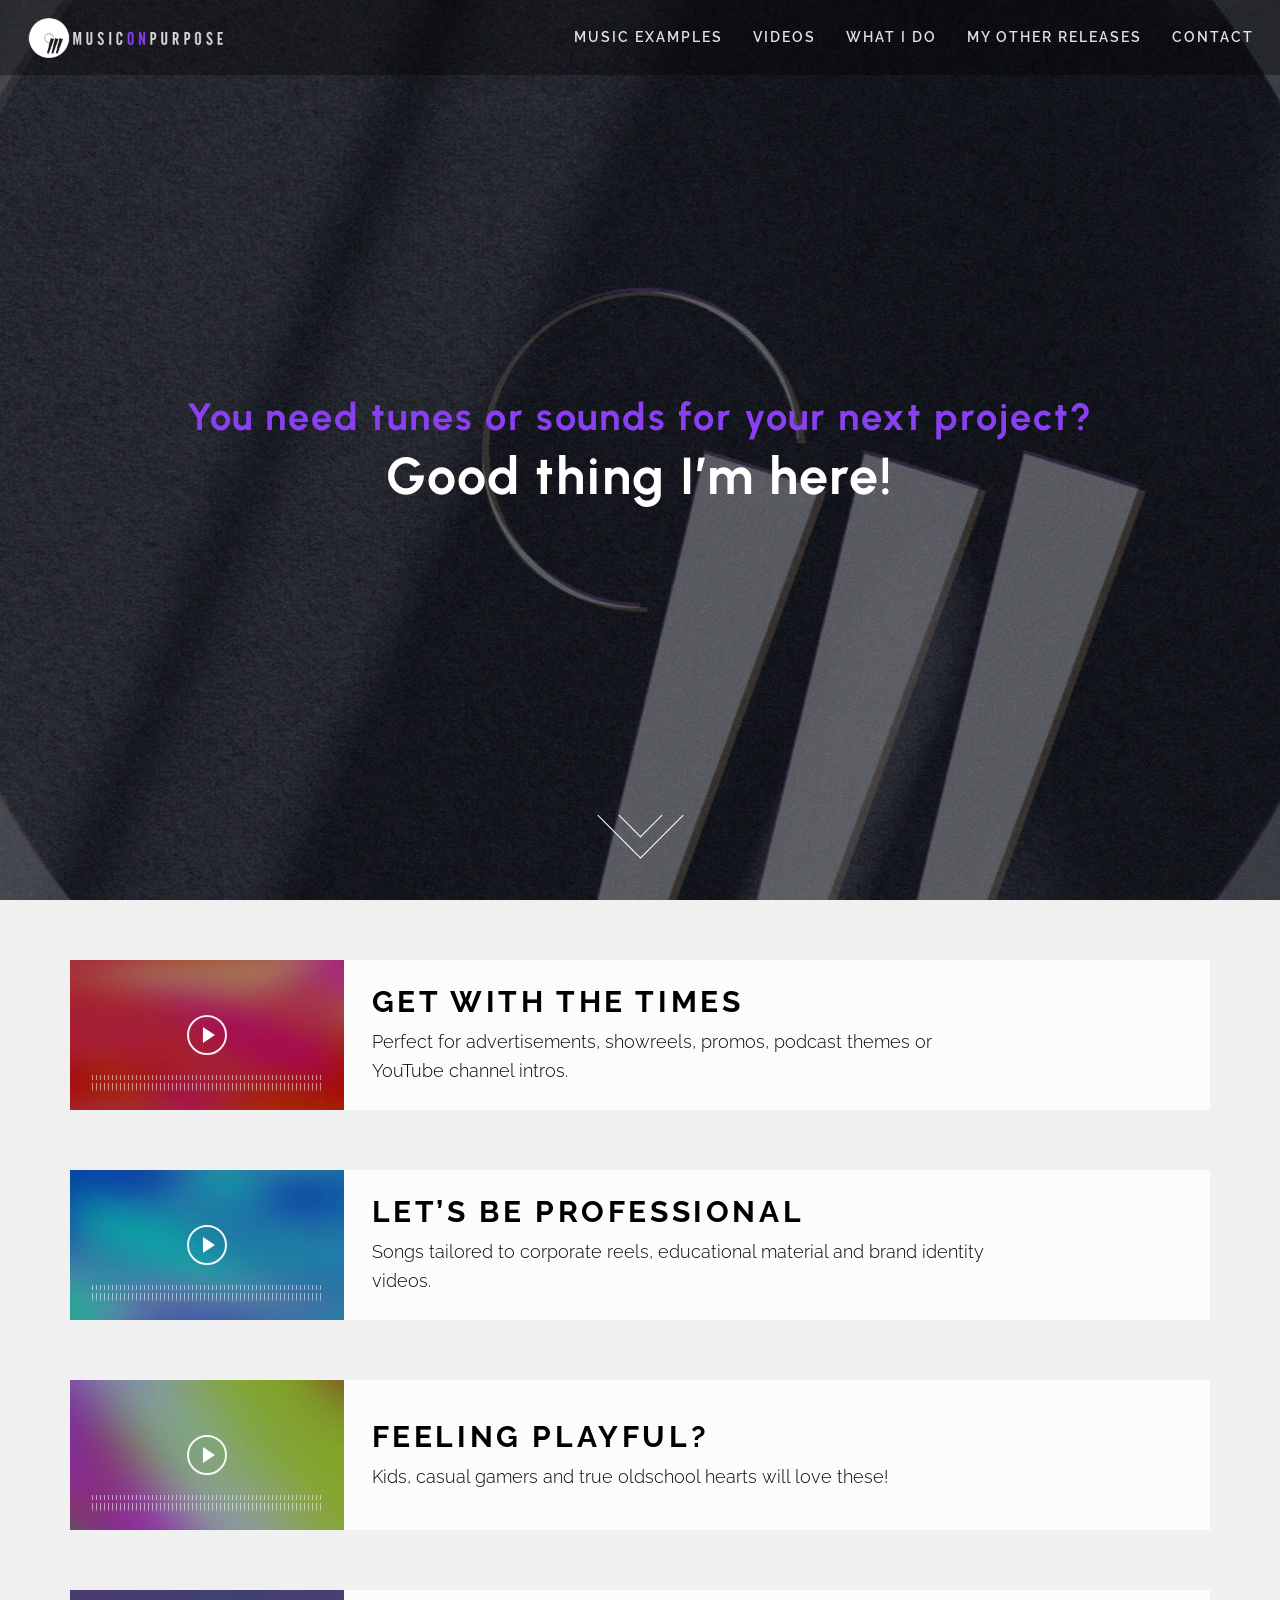
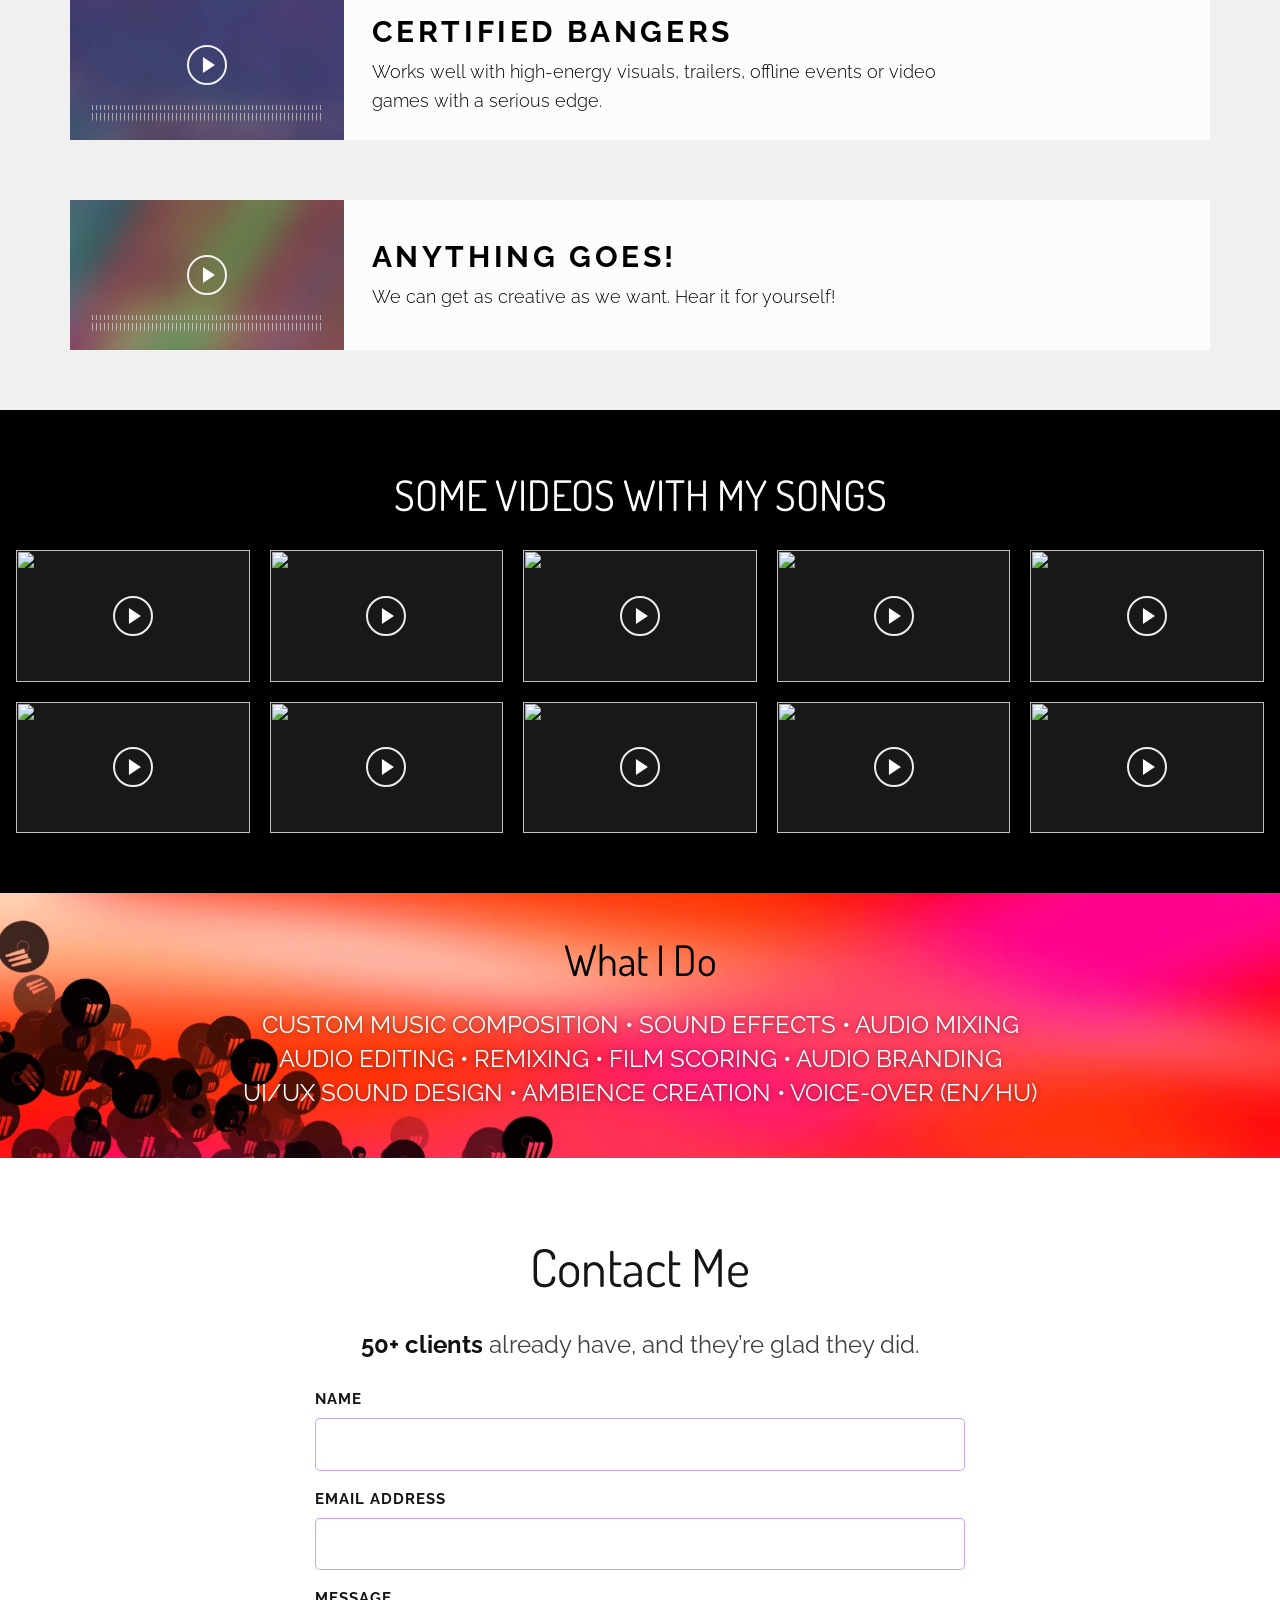
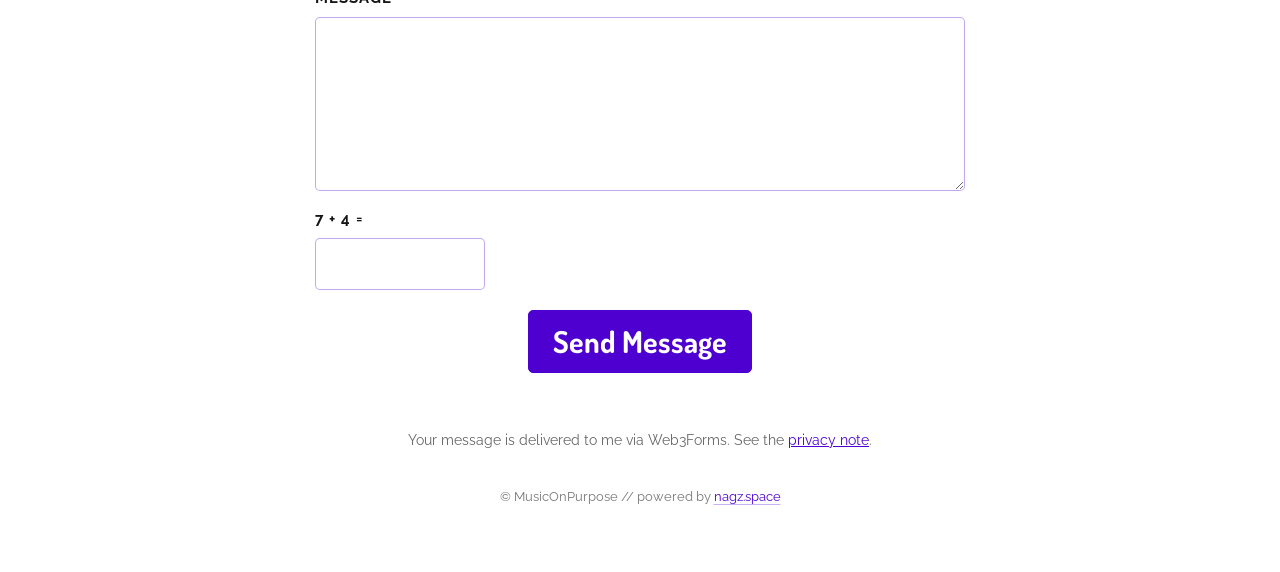
==== commit d74a0ddf: "video wording" ====
--- a/index.html
+++ b/index.html
@@ -132,7 +132,7 @@
       </section>
 
       <section class="video-examples section" id="videos" aria-labelledby="videos-title">
-        <h2 id="videos-title">VIDEO EXAMPLES</h2>
+        <h2 id="videos-title">SOME VIDEOS WITH MY SONGS</h2>
         <div class="video-grid">
           <button class="video-thumbnail" type="button" data-video-id="850hUjySf1s" data-video-title="Music Television Reel by Animatiqua" aria-label="Open Music Television Reel by Animatiqua">
             <img src="https://i.ytimg.com/vi/850hUjySf1s/hqdefault.jpg" alt="" loading="lazy" width="480" height="360">
